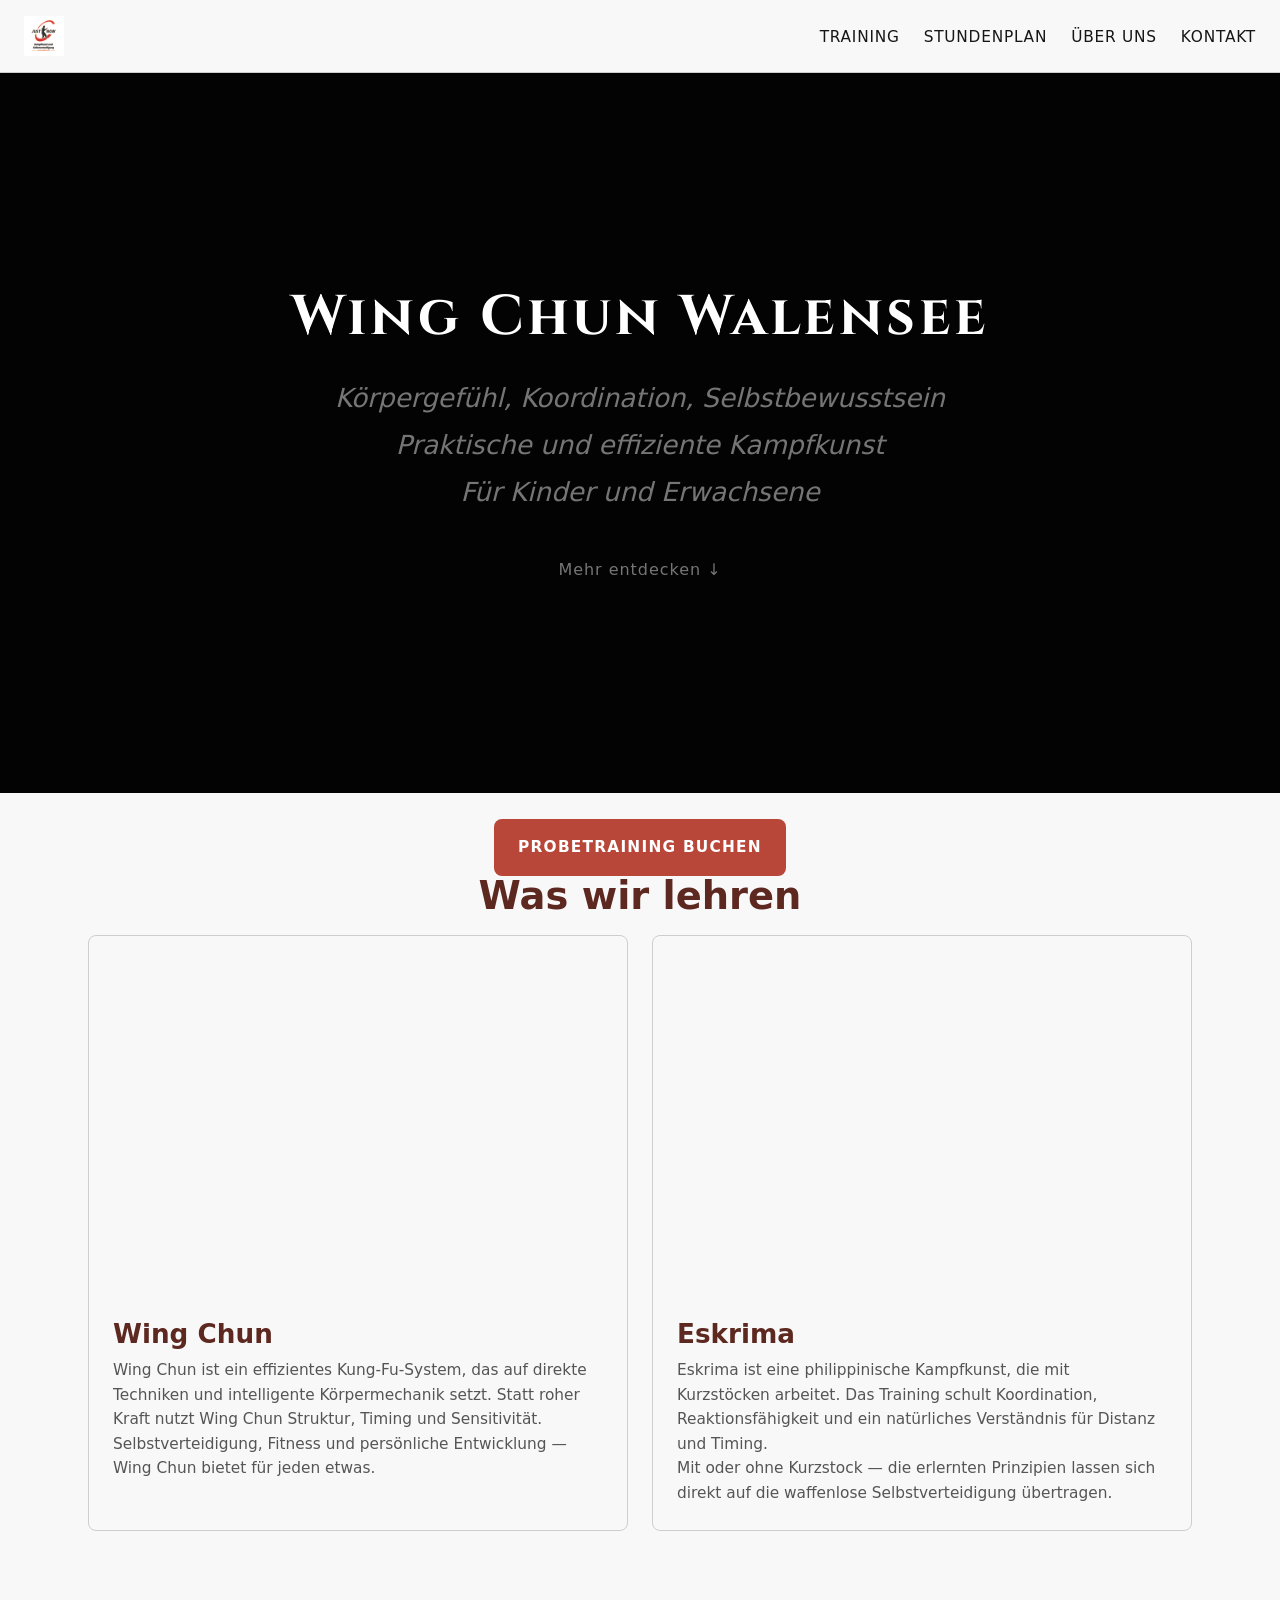
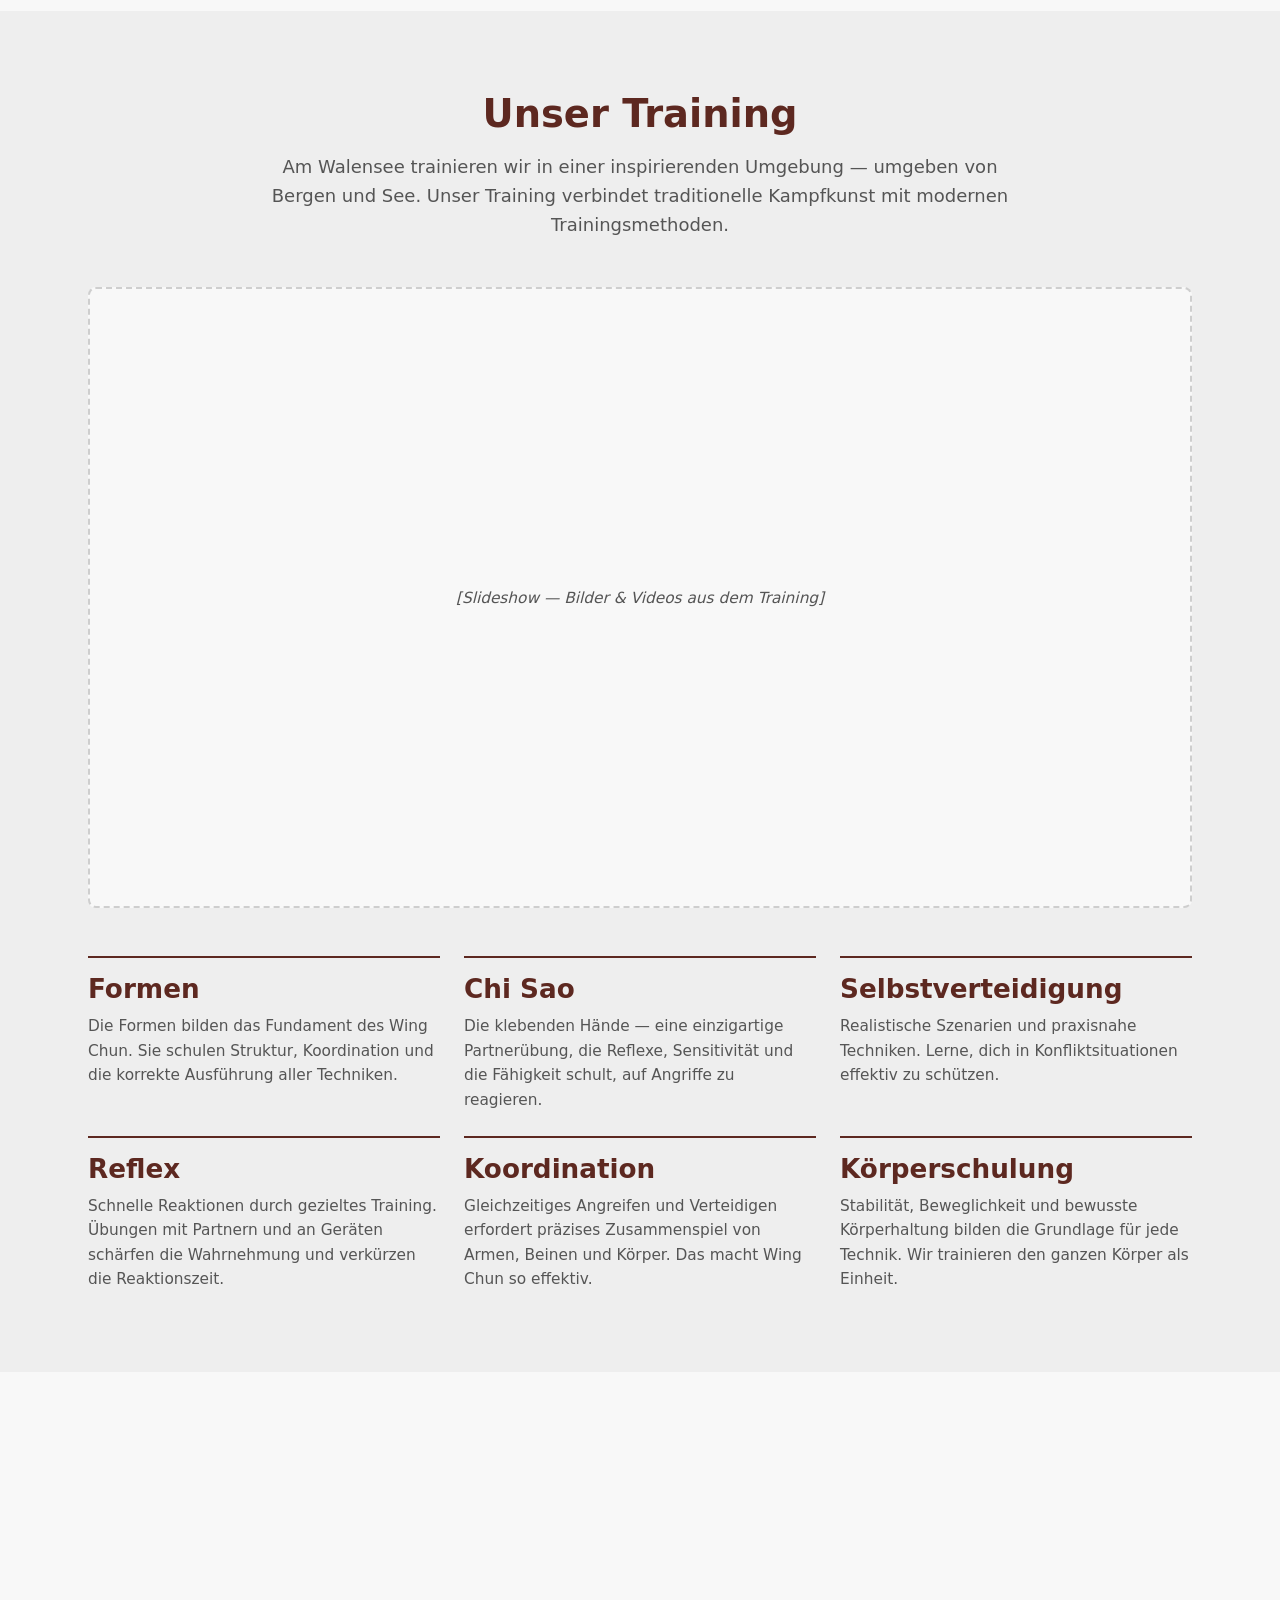
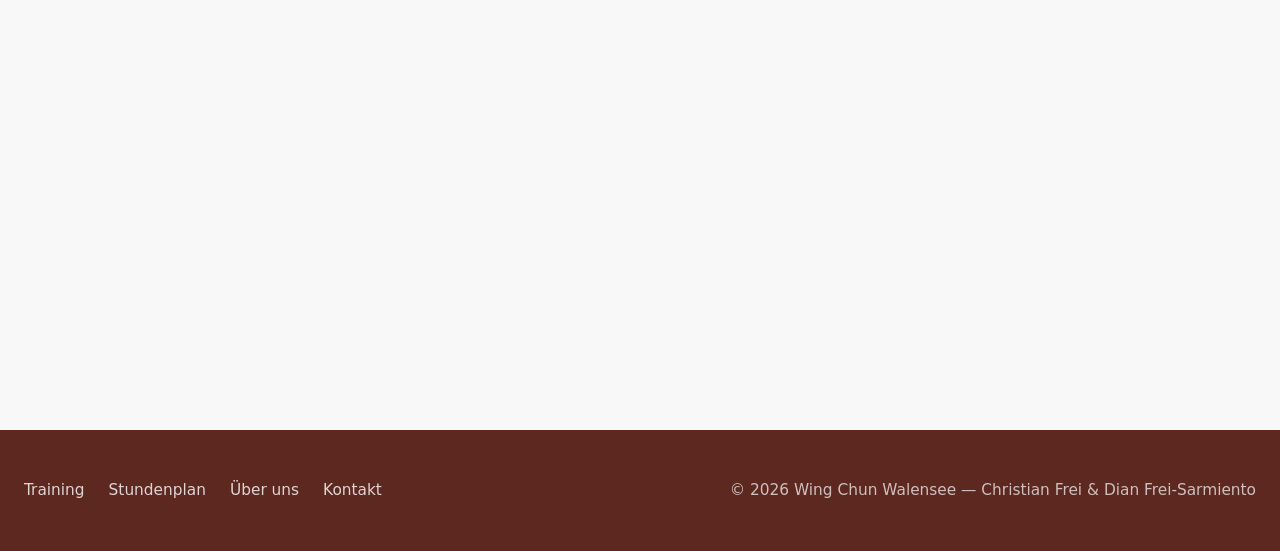
==== index.html @ 87b96b86 "chore: update index.html" ====
<!DOCTYPE html>
<html lang="de">
<head>
  <meta charset="utf-8">
  <meta name="viewport" content="width=device-width, initial-scale=1">
  <title>Wing Chun Walensee — JustKnow</title>
  <meta content="Wing Chun Kung Fu Training am Walensee. JustKnow" name="description">
  <link rel="icon" type="image/png" href="images/favicon.png">
  <link rel="preconnect" href="https://fonts.googleapis.com">
  <link rel="preconnect" href="https://fonts.gstatic.com" crossorigin>
  <link href="https://fonts.googleapis.com/css2?family=Cinzel:wght@400;700&display=swap" rel="stylesheet">
  <link rel="stylesheet" href="css/style.css">
</head>
<body>

  <a class="skip-link" href="#main">Zum Inhalt springen</a>

  <!-- Header -->
  <header class="site-header">
    <div class="container">
      <a href="/" class="site-logo">
        <img src="images/logo-justknow-light.png" alt="JustKnow Kampfkunst Logo" class="header-logo header-logo-light" width="48" height="48">
        <img src="images/logo-justknow.png" alt="JustKnow Kampfkunst Logo" class="header-logo header-logo-dark" width="48" height="48">
      </a>
      <nav aria-label="Hauptnavigation">
        <input type="checkbox" id="nav-toggle" class="nav-toggle visually-hidden">
        <label for="nav-toggle" class="nav-toggle-label" aria-label="Menü öffnen">
          <span></span>
        </label>
        <ul class="nav-list">
          <li><a href="#training">Training</a></li>
          <li><a href="#stundenplan">Stundenplan</a></li>
          <li><a href="#ueber">Über uns</a></li>
          <li><a href="#kontakt">Kontakt</a></li>
        </ul>
      </nav>
    </div>
  </header>

  <!-- Hero -->
  <section class="hero" aria-label="Willkommen">
    <div class="hero-content">
      <h1>Wing Chun Walensee</h1>
      <p class="hero-subtitle">
        Körpergefühl, Koordination, Selbstbewusstsein<br>
        Praktische und effiziente Kampfkunst<br>
        Für Kinder und Erwachsene
      </p>
      <a href="#training" class="hero-scroll-hint">Mehr entdecken <span aria-hidden="true">↓</span></a>
    </div>
  </section>

  <main id="main">

    <!-- Training -->
    <section id="training">

      <!-- What we teach -->
      <div class="what-we-teach section">
        <div class="container">
          <h2 class="section-heading">Was wir lehren</h2>
          <div class="card-grid">

            <article class="card">
              <div class="carousel">
                <img src="images/about.svg" alt="Wing Chun Training" class="carousel-slide">
                <img src="images/about.svg" alt="Wing Chun Übung" class="carousel-slide">
                <img src="images/about.svg" alt="Wing Chun Praxis" class="carousel-slide">
              </div>
              <div class="card-body">
                <h3>Wing Chun</h3>
                <p>Wing Chun ist ein effizientes Kung-Fu-System, das auf direkte Techniken und intelligente Körpermechanik setzt. Statt roher Kraft nutzt Wing Chun Struktur, Timing und Sensitivität.</p>
                <p>Selbstverteidigung, Fitness und persönliche Entwicklung — Wing Chun bietet für jeden etwas.</p>
              </div>
            </article>

            <article class="card">
              <div class="carousel">
                <img src="images/about.svg" alt="Eskrima Training" class="carousel-slide">
                <img src="images/about.svg" alt="Eskrima Übung" class="carousel-slide">
                <img src="images/about.svg" alt="Eskrima Praxis" class="carousel-slide">
              </div>
              <div class="card-body">
                <h3>Eskrima</h3>
                <p>Eskrima ist eine philippinische Kampfkunst, die mit Kurzstöcken arbeitet. Das Training schult Koordination, Reaktionsfähigkeit und ein natürliches Verständnis für Distanz und Timing.</p>
                <p>Mit oder ohne Kurzstock — die erlernten Prinzipien lassen sich direkt auf die waffenlose Selbstverteidigung übertragen.</p>
              </div>
            </article>

          </div>
        </div>
      </div>

      <!-- Our training -->
      <div class="our-training section">
        <div class="container">
          <h2 class="section-heading">Unser Training</h2>
          <p class="section-intro">Am Walensee trainieren wir in einer inspirierenden Umgebung — umgeben von Bergen und See. Unser Training verbindet traditionelle Kampfkunst mit modernen Trainingsmethoden.</p>
          <!-- Media placeholder -->
          <div class="training-media" role="img" aria-label="Medien-Platzhalter — Bilder und Videos folgen">
            <p>[Slideshow — Bilder &amp; Videos aus dem Training]</p>
          </div>

          <!-- 6 topics, text only -->
          <div class="training-topics">

            <div class="training-topic">
              <h3>Formen</h3>
              <p>Die Formen bilden das Fundament des Wing Chun. Sie schulen Struktur, Koordination und die korrekte Ausführung aller Techniken.</p>
            </div>

            <div class="training-topic">
              <h3>Chi Sao</h3>
              <p>Die klebenden Hände — eine einzigartige Partnerübung, die Reflexe, Sensitivität und die Fähigkeit schult, auf Angriffe zu reagieren.</p>
            </div>

            <div class="training-topic">
              <h3>Selbstverteidigung</h3>
              <p>Realistische Szenarien und praxisnahe Techniken. Lerne, dich in Konfliktsituationen effektiv zu schützen.</p>
            </div>

            <div class="training-topic">
              <h3>Reflex</h3>
              <p>Schnelle Reaktionen durch gezieltes Training. Übungen mit Partnern und an Geräten schärfen die Wahrnehmung und verkürzen die Reaktionszeit.</p>
            </div>

            <div class="training-topic">
              <h3>Koordination</h3>
              <p>Gleichzeitiges Angreifen und Verteidigen erfordert präzises Zusammenspiel von Armen, Beinen und Körper. Das macht Wing Chun so effektiv.</p>
            </div>

            <div class="training-topic">
              <h3>Körperschulung</h3>
              <p>Stabilität, Beweglichkeit und bewusste Körperhaltung bilden die Grundlage für jede Technik. Wir trainieren den ganzen Körper als Einheit.</p>
            </div>

          </div>
        </div>
      </div>

    </section>

    <!-- Schedule -->
    <section id="stundenplan" class="section schedule">
      <div class="container">
        <h2 class="section-heading">Stundenplan</h2>

        <details>
          <summary>Kinder</summary>
          <div class="detail-content">
            <table class="schedule-table">
              <thead>
                <tr>
                  <th scope="col">Tag</th>
                  <th scope="col">Zeit</th>
                </tr>
              </thead>
              <tbody>
                <tr>
                  <td>Dienstag</td>
                  <td>16:45 – 17:30</td>
                </tr>
                <tr>
                  <td>Donnerstag</td>
                  <td>16:45 – 17:30</td>
                </tr>
              </tbody>
            </table>
          </div>
        </details>

        <details>
          <summary>Erwachsene</summary>
          <div class="detail-content">
            <table class="schedule-table">
              <thead>
                <tr>
                  <th scope="col">Tag</th>
                  <th scope="col">Zeit</th>
                </tr>
              </thead>
              <tbody>
                <tr>
                  <td>Dienstag</td>
                  <td>17:30 – 18:45</td>
                </tr>
                <tr>
                  <td>Mittwoch</td>
                  <td>17:30 – 18:45</td>
                </tr>
                <tr>
                  <td>Donnerstag</td>
                  <td>17:30 – 18:45</td>
                </tr>
              </tbody>
            </table>
          </div>
        </details>

        <details>
          <summary>Privatunterricht</summary>
          <div class="detail-content">
            <p>Individuelles Training nach Vereinbarung. Ideal für gezielte Vertiefung oder flexible Terminplanung.</p>
          </div>
        </details>

      </div>
    </section>

    <div class="cta-banner">
      <a href="#kontakt" class="btn btn-primary">Probetraining buchen</a>
    </div>

    <!-- About -->
    <section id="ueber" class="section">
      <div class="container">
        <h2 class="section-heading">Über uns</h2>

        <!-- Instructors -->
        <div class="about-block">
          <h3 class="section-heading">Unsere Instruktoren</h3>
          <div class="instructor-grid">

            <article class="card">
              <div class="instructor-image">
                <img src="images/christian-frei.png" alt="Christian Frei" loading="lazy">
              </div>
              <div class="card-body">
                <h4>Christian Frei</h4>
                <p>Schulleitung</p>
              </div>
            </article>

            <article class="card">
              <div class="instructor-image">
                <img src="images/dian-frei.png" alt="Dian Frei" loading="lazy">
              </div>
              <div class="card-body">
                <h4>Dian Frei</h4>
                <p>Assistant Instructor — [Kurzbeschreibung folgt]</p>
              </div>
            </article>

          </div>
        </div>

        <!-- Affiliates -->
        <div class="about-block">
          <h3 class="section-heading">Partner</h3>
          <article class="card affiliate-card">
            <div class="card-body">
              <h4>JustKnow.ch</h4>
              <p>Wing Chun Walensee ist Teil der JustKnow Kampfkunstschule — einem Netzwerk engagierter Instruktoren, das traditionelle Kampfkünste mit modernem, praxisnahem Unterricht verbindet.</p>
              <p>JustKnow steht für klares Wissen, direkte Methodik und eine offene Trainingskultur für alle Stufen.</p>
              <a href="https://justknow.ch" class="affiliate-link" target="_blank" rel="noopener">justknow.ch →</a>
            </div>
          </article>
        </div>

      </div>
    </section>

    <!-- Contact -->
    <section id="kontakt" class="section">
      <div class="container">
        <div class="contact-grid">
          <div class="contact-info">
            <h2>Kontakt &amp; Standort</h2>
            <p>Komm vorbei für ein unverbindliches Probetraining. Wir freuen uns auf dich.</p>
            <address>
              Wing Chun Walensee<br>
              Mülihaldenstrasse 3<br>
              8885 Mols
            </address>
            <p>Telefon: +41 76 343 68 60</p>
          </div>
          <div>
            <form class="contact-form" action="https://formsubmit.co/701d1911e475c4858507bc3911132c25" method="POST">
              <input type="hidden" name="_subject" value="Neue Anfrage — Wing Chun Walensee">
              <input type="hidden" name="_captcha" value="false">
              <input type="hidden" name="_next" value="https://wingchun-walensee.ch/#kontakt">
              <input type="text" name="_honey" style="display:none">
              <div class="form-group">
                <label for="name">Name</label>
                <input type="text" id="name" name="name" required autocomplete="name">
                <span class="field-error">Bitte gib deinen Namen ein.</span>
              </div>
              <div class="form-group">
                <label for="email">E-Mail</label>
                <input type="email" id="email" name="email" required autocomplete="email">
                <span class="field-error">Bitte gib eine gültige E-Mail-Adresse ein (z.B. name@beispiel.ch).</span>
              </div>
              <div class="form-group">
                <label for="message">Nachricht</label>
                <textarea id="message" name="message" required></textarea>
                <span class="field-error">Bitte gib eine Nachricht ein.</span>
              </div>
              <button type="submit" class="btn btn-primary">Nachricht senden</button>
            </form>
          </div>
        </div>
      </div>
    </section>

  </main>

  <!-- Footer -->
  <footer class="site-footer">
    <div class="container footer-content">
      <nav class="footer-nav" aria-label="Footer Navigation">
        <a href="#training">Training</a>
        <a href="#stundenplan">Stundenplan</a>
        <a href="#ueber">Über uns</a>
        <a href="#kontakt">Kontakt</a>
      </nav>
      <p class="footer-copy">© 2026 Wing Chun Walensee — Christian Frei &amp; Dian Frei-Sarmiento</p>
    </div>
  </footer>


</body>
</html>
---- css/style.css ----
/* ===== Cascade Layers ===== */
@layer reset, base, layout, components, utilities;

/* ===== Reset ===== */
@layer reset {
  *,
  *::before,
  *::after {
    box-sizing: border-box;
    margin: 0;
    padding: 0;
  }

  img {
    display: block;
    max-inline-size: 100%;
    block-size: auto;
  }

  ul,
  ol {
    list-style: none;
  }

  a {
    color: inherit;
    text-decoration: none;
  }
}

/* ===== Base / Custom Properties ===== */
@layer base {
  :root {
    /* Colors — oklch */
    --color-bg: oklch(0.98 0 0);
    --color-surface: oklch(0.95 0 0);
    --color-text: oklch(0.2 0 0);
    --color-text-muted: oklch(0.45 0 0);
    --color-primary: oklch(0.35 0.08 30);
    --color-primary-light: oklch(0.45 0.08 30);
    --color-accent: oklch(0.55 0.15 30);
    --color-border: oklch(0.85 0 0);
    --color-hero-overlay: oklch(0.15 0.02 30 / 0.75);
    --color-white: oklch(1 0 0);

    /* Spacing */
    --space-xs: 0.5rem;
    --space-sm: 1rem;
    --space-md: 1.5rem;
    --space-lg: 3rem;
    --space-xl: 5rem;

    /* Typography */
    --font-body: system-ui, -apple-system, sans-serif;
    --font-heading: system-ui, -apple-system, sans-serif;
    --text-sm: clamp(0.875rem, 0.8rem + 0.2vw, 1rem);
    --text-base: clamp(1rem, 0.9rem + 0.3vw, 1.125rem);
    --text-lg: clamp(1.25rem, 1rem + 0.8vw, 1.75rem);
    --text-xl: clamp(1.75rem, 1.2rem + 1.5vw, 2.75rem);
    --text-hero: clamp(2.25rem, 1.5rem + 2.5vw, 4rem);

    /* Layout */
    --max-width: 72rem;
    --border-radius: 0.5rem;
  }

  @media (prefers-color-scheme: dark) {
    :root {
      --color-bg: oklch(0.15 0 0);
      --color-surface: oklch(0.2 0.01 30);
      --color-text: oklch(0.9 0 0);
      --color-text-muted: oklch(0.65 0 0);
      --color-primary: oklch(0.55 0.1 30);
      --color-primary-light: oklch(0.65 0.1 30);
      --color-accent: oklch(0.6 0.15 30);
      --color-border: oklch(0.3 0 0);
      --color-hero-overlay: oklch(0.1 0.02 30 / 0.8);
    }
  }

  body {
    font-family: var(--font-body);
    font-size: var(--text-base);
    line-height: 1.6;
    color: var(--color-text);
    background-color: var(--color-bg);
  }

  h1,
  h2,
  h3 {
    font-family: var(--font-heading);
    line-height: 1.2;
    text-wrap: balance;
  }

  h1 { font-size: var(--text-hero); }
  h2 { font-size: var(--text-xl); }
  h3 { font-size: var(--text-lg); }

  :focus-visible {
    outline: 3px solid var(--color-accent);
    outline-offset: 3px;
  }
}

/* ===== Layout ===== */
@layer layout {
  .container {
    max-inline-size: var(--max-width);
    margin-inline: auto;
    padding-inline: var(--space-md);
  }

  .section {
    padding-block: var(--space-xl);
    content-visibility: auto;
  }
}

/* ===== Components ===== */
@layer components {

  /* --- Skip Link --- */
  .skip-link {
    position: absolute;
    inset-block-start: -100%;
    inset-inline-start: var(--space-sm);
    background: var(--color-primary);
    color: var(--color-white);
    padding: var(--space-xs) var(--space-sm);
    border-radius: var(--border-radius);
    z-index: 100;

    &:focus {
      inset-block-start: var(--space-sm);
    }
  }

  /* --- Site Header / Nav --- */
  .site-header {
    position: sticky;
    inset-block-start: 0;
    z-index: 50;
    background: var(--color-bg);
    border-block-end: 1px solid var(--color-border);
  }

  .site-header .container {
    max-inline-size: none;
    display: flex;
    align-items: center;
    justify-content: space-between;
    padding-block: var(--space-sm);
  }

  .site-logo {
    display: flex;
    flex-direction: row;
    flex-wrap: nowrap;
    align-items: center;
    gap: var(--space-sm);
    font-size: var(--text-lg);
    font-weight: 700;
    color: var(--color-primary);
    letter-spacing: 0.02em;
  }

  .header-logo {
    block-size: 2rem;
    inline-size: auto;

    @media (min-width: 48rem) {
      block-size: 2.5rem;
    }
  }

  .header-logo-dark {
    display: none;
  }

  @media (prefers-color-scheme: dark) {
    .header-logo-light {
      display: none;
    }

    .header-logo-dark {
      display: block;
    }
  }

  /* Hamburger toggle (CSS-only) */
  .nav-toggle {
    display: none;
  }

  .nav-toggle-label {
    display: none;
    cursor: pointer;
    padding: var(--space-xs);
  }

  .nav-toggle-label span,
  .nav-toggle-label span::before,
  .nav-toggle-label span::after {
    display: block;
    inline-size: 1.5rem;
    block-size: 2px;
    background: var(--color-text);
    position: relative;
    transition: transform 0.3s ease;
  }

  .nav-toggle-label span::before,
  .nav-toggle-label span::after {
    content: "";
    position: absolute;
  }

  .nav-toggle-label span::before { inset-block-start: -0.5rem; }
  .nav-toggle-label span::after { inset-block-start: 0.5rem; }

  .nav-list {
    display: flex;
    gap: var(--space-md);
    justify-content: flex-end;
    flex: 1;
  }

  .nav-list a {
    font-weight: 500;
    font-size: var(--text-sm);
    text-transform: uppercase;
    letter-spacing: 0.05em;
    padding-block: var(--space-xs);
    transition: color 0.2s ease;

    &:hover,
    &:focus-visible {
      color: var(--color-accent);
    }
  }

  @media (max-width: 48rem) {
    .nav-toggle-label {
      display: block;
    }

    .nav-list {
      position: absolute;
      inset-block-start: 100%;
      inset-inline: 0;
      flex-direction: column;
      background: var(--color-bg);
      border-block-end: 1px solid var(--color-border);
      padding: var(--space-md);
      gap: var(--space-sm);
      transform: scaleY(0);
      transform-origin: top;
      transition: transform 0.3s ease;
    }

    .nav-toggle:checked ~ .nav-list {
      transform: scaleY(1);
    }
  }

  /* --- Hero --- */
  .hero {
    position: relative;
    min-block-size: 80vh;
    display: grid;
    place-items: center;
    text-align: center;
    background: oklch(0.1 0 0);
    color: var(--color-white);
    padding: var(--space-lg);
  }

  .hero-content {
    display: flex;
    flex-direction: column;
    align-items: center;
    gap: var(--space-md);
  }

  .hero-content h1 {
    margin: 0;
    font-family: 'Cinzel', Georgia, serif;
    font-weight: 700;
    letter-spacing: 0.06em;
  }

  .hero-subtitle {
    font-size: var(--text-lg);
    font-style: italic;
    opacity: 0.45;
    max-inline-size: 40rem;
    line-height: 1.8;
  }

  .hero-scroll-hint {
    display: inline-block;
    font-size: 1rem;
    color: var(--color-white);
    opacity: 0.45;
    margin-block-start: var(--space-sm);
    letter-spacing: 0.06em;
    text-decoration: none;
    transition: opacity 0.2s ease;

    &:hover,
    &:focus-visible {
      opacity: 0.9;
    }
  }

  .btn {
    display: inline-block;
    padding: var(--space-sm) var(--space-md);
    font-size: var(--text-sm);
    font-weight: 600;
    text-transform: uppercase;
    letter-spacing: 0.08em;
    border-radius: var(--border-radius);
    transition: background-color 0.2s ease, transform 0.2s ease;
  }

  .btn-primary {
    background: var(--color-accent);
    color: var(--color-white);

    &:hover,
    &:focus-visible {
      background: var(--color-primary-light);
      transform: translateY(-1px);
    }
  }

  .btn-outline {
    border: 2px solid var(--color-white);
    color: var(--color-white);

    &:hover,
    &:focus-visible {
      background: var(--color-white);
      color: var(--color-primary);
    }
  }

  /* --- CTA Banner --- */
  .cta-banner {
    position: sticky;
    inset-block-end: 0;
    z-index: 60;
    text-align: center;
    padding: var(--space-md);
  }

  /* --- What we teach --- */
  .what-we-teach {
    background: var(--color-bg);
  }


  /* --- Our training --- */
  .our-training {
    background: var(--color-surface);
  }

  .section-heading {
    text-align: center;
    margin-block-end: var(--space-sm);
    color: var(--color-primary);
  }

  .section-intro {
    text-align: center;
    max-inline-size: 48rem;
    margin-inline: auto;
    margin-block-end: var(--space-lg);
    color: var(--color-text-muted);
  }

  .card-grid {
    display: grid;
    grid-template-columns: repeat(auto-fit, minmax(min(18rem, 100%), 1fr));
    gap: var(--space-md);
  }

  .card {
    background: var(--color-bg);
    border-radius: var(--border-radius);
    overflow: hidden;
    border: 1px solid var(--color-border);
    transition: transform 0.2s ease, box-shadow 0.2s ease;

    &:hover {
      transform: translateY(-2px);
      box-shadow: 0 4px 20px oklch(0 0 0 / 0.1);
    }
  }

  /* --- Carousel --- */
  .carousel {
    position: relative;
    aspect-ratio: 3 / 2;
    overflow: hidden;
  }

  .carousel-slide {
    position: absolute;
    inset: 0;
    inline-size: 100%;
    block-size: 100%;
    object-fit: cover;
    opacity: 0;
    animation: carousel-fade 12s infinite;
  }

  .carousel-slide:first-child {
    position: relative;
  }

  .carousel-slide:nth-child(1) { animation-delay: 0s; }
  .carousel-slide:nth-child(2) { animation-delay: 4s; }
  .carousel-slide:nth-child(3) { animation-delay: 8s; }

  @keyframes carousel-fade {
    0%, 5% { opacity: 0; }
    8%, 33% { opacity: 1; }
    38%, 100% { opacity: 0; }
  }

  .card-body {
    padding: var(--space-md);
  }

  .card-body h3 {
    margin-block-end: var(--space-xs);
    color: var(--color-primary);
  }

  .card-body p {
    color: var(--color-text-muted);
    font-size: var(--text-sm);
  }

  /* --- Schedule (Accordion) --- */
  .schedule details {
    border: 1px solid var(--color-border);
    border-radius: var(--border-radius);
    margin-block-end: var(--space-sm);
    overflow: hidden;
  }

  .schedule summary {
    padding: var(--space-sm) var(--space-md);
    font-weight: 600;
    cursor: pointer;
    background: var(--color-surface);
    transition: background-color 0.2s ease;

    &:hover {
      background: var(--color-border);
    }
  }

  .schedule .detail-content {
    padding: var(--space-sm) var(--space-md);
  }

  .schedule-table {
    inline-size: 100%;
    border-collapse: collapse;
  }

  .schedule-table th,
  .schedule-table td {
    text-align: start;
    padding: var(--space-xs) var(--space-sm);
    border-block-end: 1px solid var(--color-border);
  }

  .schedule-table th {
    font-size: var(--text-sm);
    color: var(--color-text-muted);
    text-transform: uppercase;
    letter-spacing: 0.05em;
  }

  /* --- About (Über uns) --- */
  .about-block {
    margin-block-end: var(--space-xl);

    &:last-child {
      margin-block-end: 0;
    }
  }

  /* --- Training media placeholder --- */
  .training-media {
    aspect-ratio: 16 / 9;
    background: var(--color-bg);
    border: 2px dashed var(--color-border);
    border-radius: var(--border-radius);
    display: grid;
    place-items: center;
    margin-block-end: var(--space-lg);
    color: var(--color-text-muted);
    font-style: italic;
    font-size: var(--text-sm);
  }

  /* --- Training topics grid --- */
  .training-topics {
    display: grid;
    grid-template-columns: 1fr;
    gap: var(--space-md);

    @media (min-width: 36rem) {
      grid-template-columns: repeat(2, 1fr);
    }

    @media (min-width: 60rem) {
      grid-template-columns: repeat(3, 1fr);
    }
  }

  .training-topic {
    padding-block-start: var(--space-sm);
    border-block-start: 2px solid var(--color-primary);

    h3 {
      color: var(--color-primary);
      margin-block-end: var(--space-xs);
    }

    p {
      color: var(--color-text-muted);
      font-size: var(--text-sm);
    }
  }

  .instructor-grid {
    display: grid;
    grid-template-columns: repeat(auto-fit, minmax(min(12rem, 100%), 1fr));
    gap: var(--space-md);
    max-inline-size: 34rem;
    margin-inline: auto;
  }

  .instructor-image {
    aspect-ratio: 1;
    overflow: hidden;
    background: var(--color-surface);

    img {
      inline-size: 100%;
      block-size: 100%;
      object-fit: cover;
    }
  }

  .instructor-grid .card-body h4 {
    font-size: var(--text-base);
    font-weight: 700;
    color: var(--color-primary);
    margin-block-end: var(--space-xs);
  }

  .affiliate-card {
    max-inline-size: 36rem;
    margin-inline: auto;
  }

  .affiliate-card .card-body {
    display: flex;
    flex-direction: column;
    gap: var(--space-sm);
  }

  .affiliate-card h4 {
    font-size: var(--text-lg);
    font-weight: 700;
    color: var(--color-primary);
  }

  .affiliate-card p {
    color: var(--color-text-muted);
  }

  .affiliate-link {
    font-weight: 600;
    color: var(--color-accent);
    transition: color 0.2s ease;

    &:hover,
    &:focus-visible {
      color: var(--color-primary);
    }
  }

  /* --- Contact / Location --- */
  .contact-grid {
    display: grid;
    grid-template-columns: 1fr;
    gap: var(--space-lg);

    @media (min-width: 48rem) {
      grid-template-columns: 1fr 1fr;
    }
  }

  .contact-info h2 {
    margin-block-end: var(--space-sm);
    color: var(--color-primary);
  }

  .contact-info p {
    margin-block-end: var(--space-sm);
    color: var(--color-text-muted);
  }

  .contact-info address {
    font-style: normal;
    margin-block-end: var(--space-md);
  }

  .contact-form {
    display: flex;
    flex-direction: column;
    gap: var(--space-sm);
  }

  .form-group {
    display: flex;
    flex-direction: column;
    gap: var(--space-xs);
  }

  .form-group label {
    font-weight: 600;
    font-size: var(--text-sm);
  }

  .form-group input,
  .form-group textarea {
    padding: var(--space-sm);
    border: 1px solid var(--color-border);
    border-radius: var(--border-radius);
    font: inherit;
    background: var(--color-bg);
    color: var(--color-text);
    transition: border-color 0.2s ease;

    &:focus-visible {
      border-color: var(--color-accent);
      outline: none;
      box-shadow: 0 0 0 3px oklch(0.55 0.15 30 / 0.2);
    }
  }

  .form-group textarea {
    min-block-size: 8rem;
    resize: vertical;
  }

  .form-group input:user-invalid,
  .form-group textarea:user-invalid {
    border-color: oklch(0.55 0.2 25);
    box-shadow: 0 0 0 3px oklch(0.55 0.2 25 / 0.15);
  }

  .form-group input:user-valid,
  .form-group textarea:user-valid {
    border-color: oklch(0.55 0.15 145);
  }

  .field-error {
    display: none;
    font-size: var(--text-sm);
    color: oklch(0.5 0.2 25);
  }

  .form-group input:user-invalid + .field-error,
  .form-group textarea:user-invalid + .field-error {
    display: block;
  }

  /* --- Footer --- */
  .site-footer {
    background: var(--color-primary);
    color: var(--color-white);
    padding-block: var(--space-lg);
  }

  .footer-content {
    max-inline-size: none;
    display: flex;
    align-items: center;
    justify-content: space-between;
  }

  .footer-nav {
    display: flex;
    flex-wrap: wrap;
    gap: var(--space-sm) var(--space-md);
  }

  .footer-nav a {
    font-size: var(--text-sm);
    opacity: 0.8;
    transition: opacity 0.2s ease;

    &:hover {
      opacity: 1;
    }
  }

  .footer-copy {
    font-size: var(--text-sm);
    opacity: 0.7;
  }
}

/* ===== Utilities ===== */
@layer utilities {
  .visually-hidden {
    position: absolute;
    inline-size: 1px;
    block-size: 1px;
    overflow: hidden;
    clip: rect(0, 0, 0, 0);
    white-space: nowrap;
  }
}

/* ===== Reduced Motion ===== */
@media (prefers-reduced-motion: reduce) {
  *,
  *::before,
  *::after {
    animation-duration: 0.01ms !important;
    animation-iteration-count: 1 !important;
    transition-duration: 0.01ms !important;
    scroll-behavior: auto !important;
  }
}
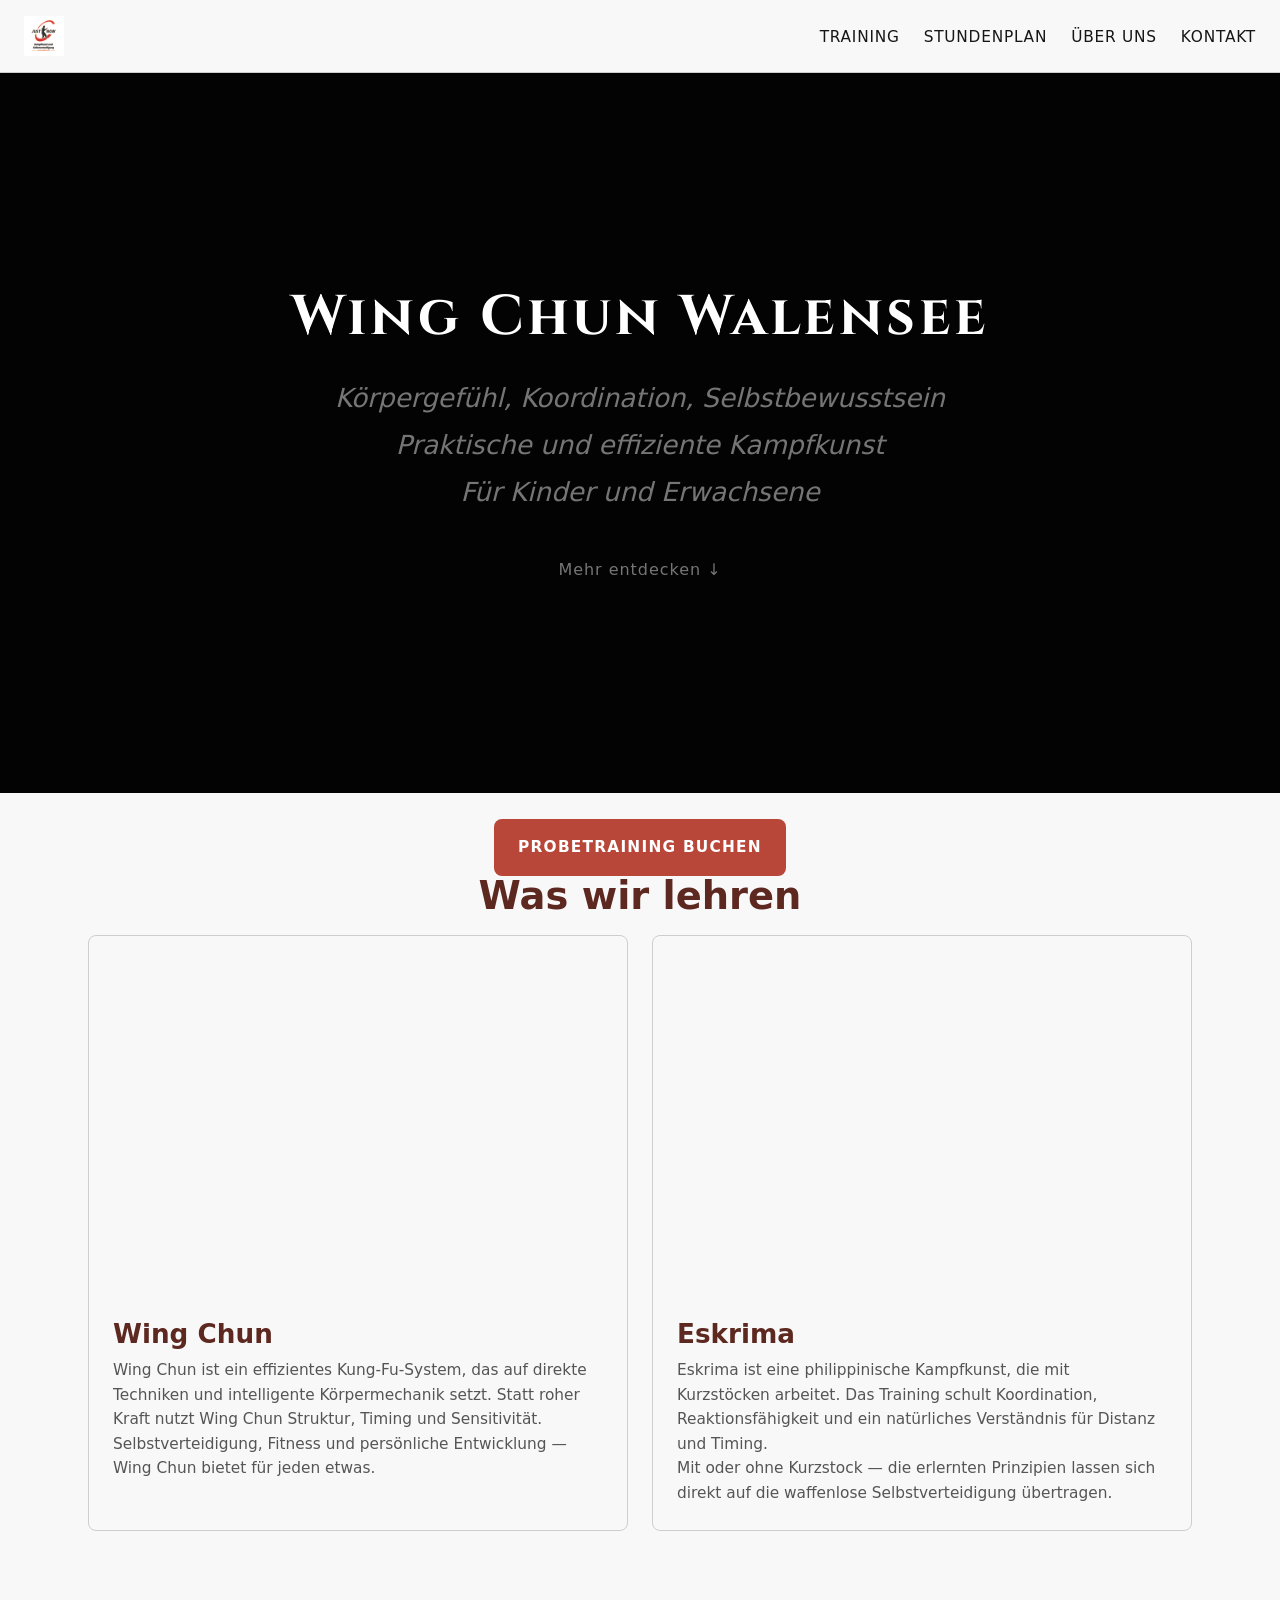
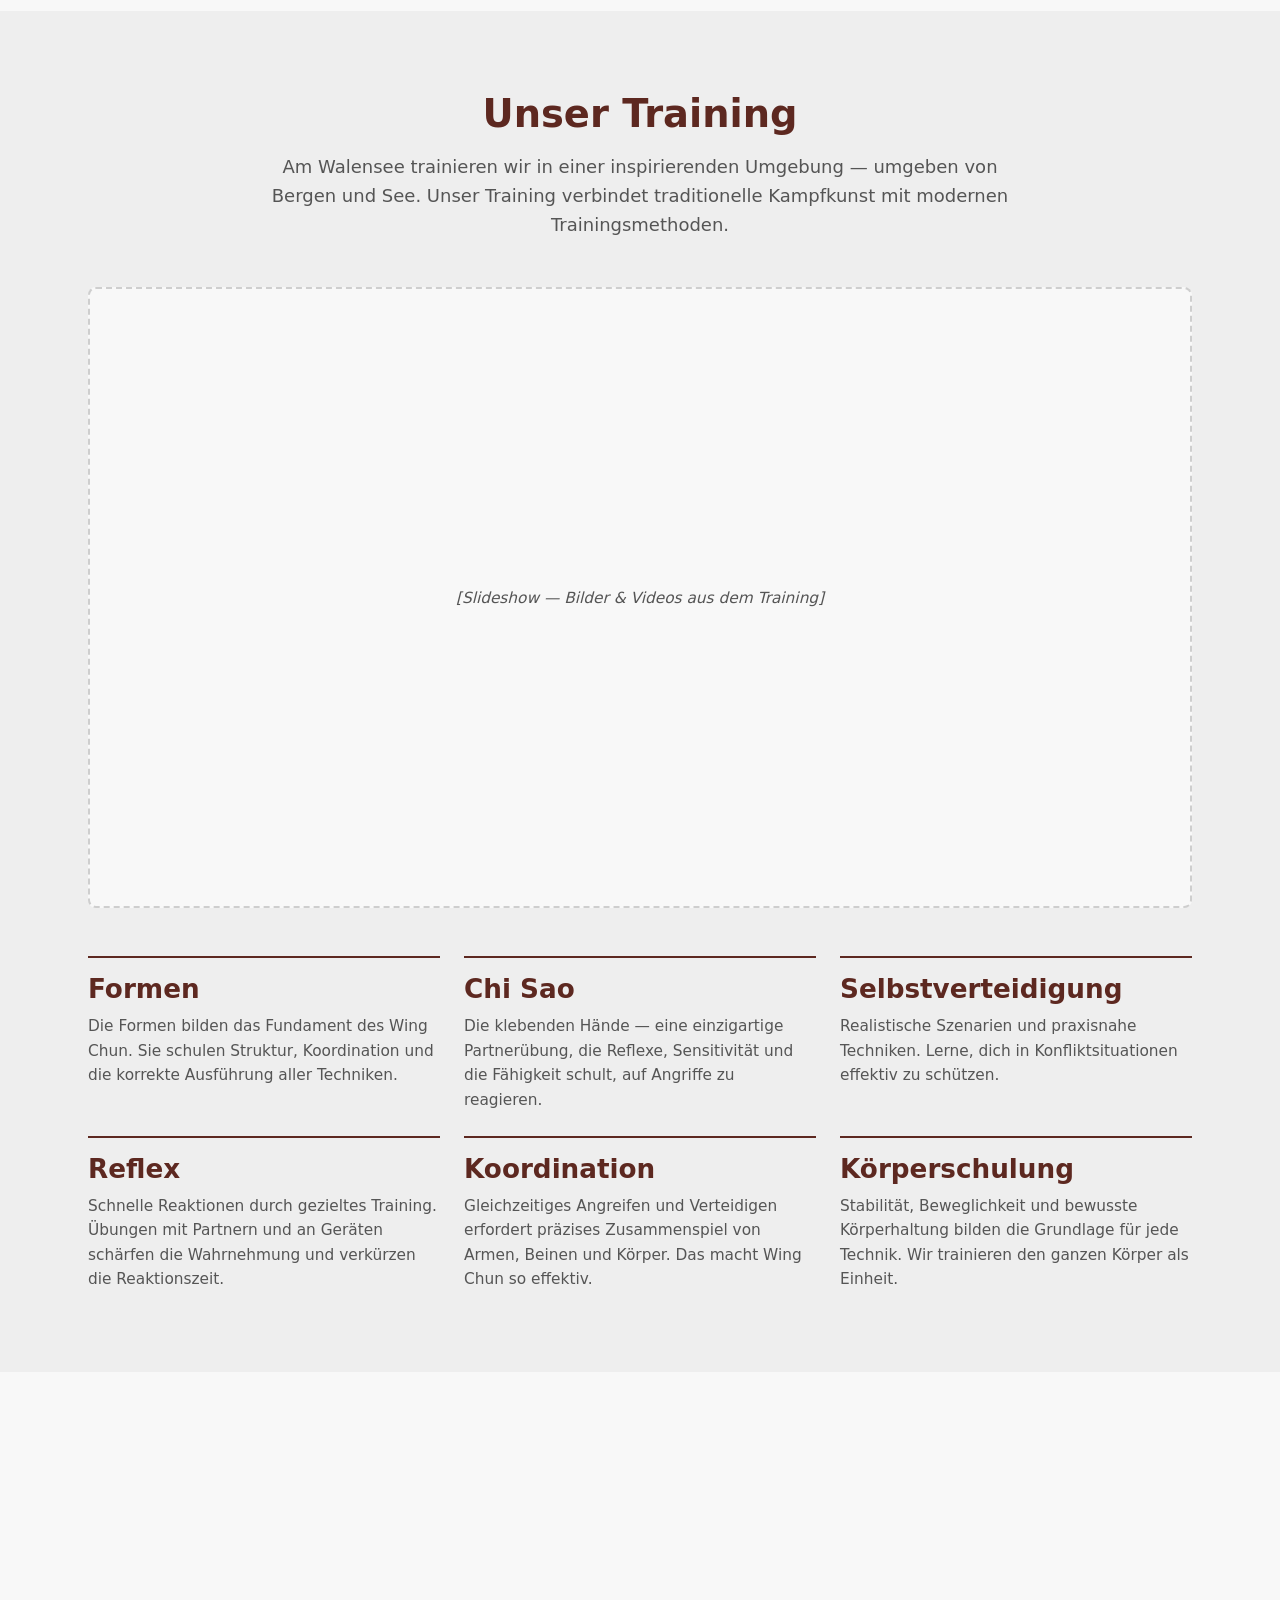
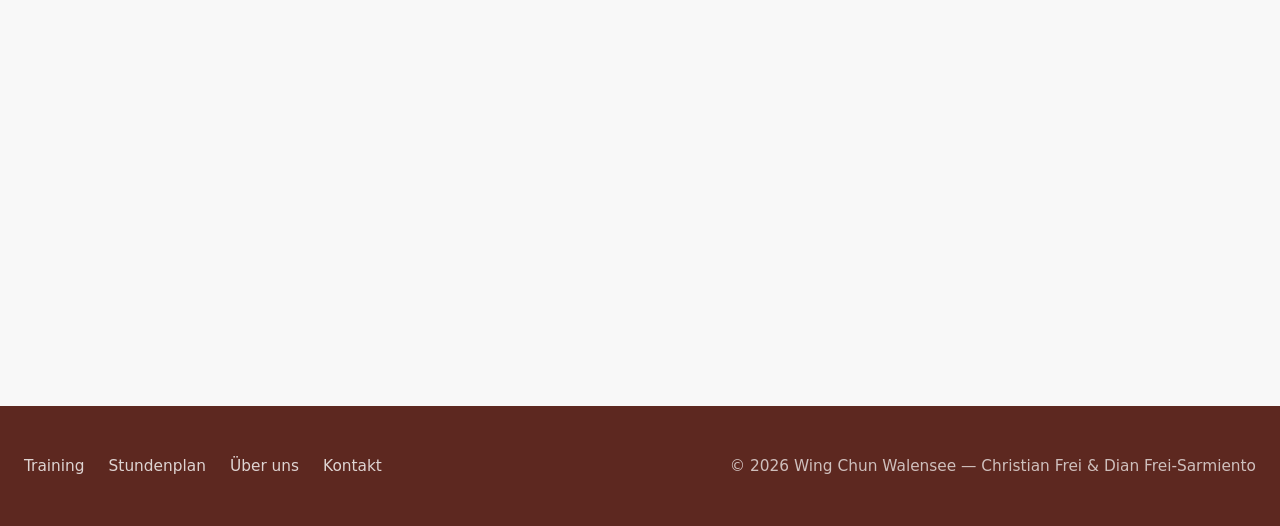
==== commit bac58040: "chore: update index.html" ====
--- a/index.html
+++ b/index.html
@@ -237,7 +237,7 @@
               </div>
               <div class="card-body">
                 <h4>Dian Frei</h4>
-                <p>Assistant Instructor — [Kurzbeschreibung folgt]</p>
+                <p>Assistenz-Instruktorin</p>
               </div>
             </article>
 
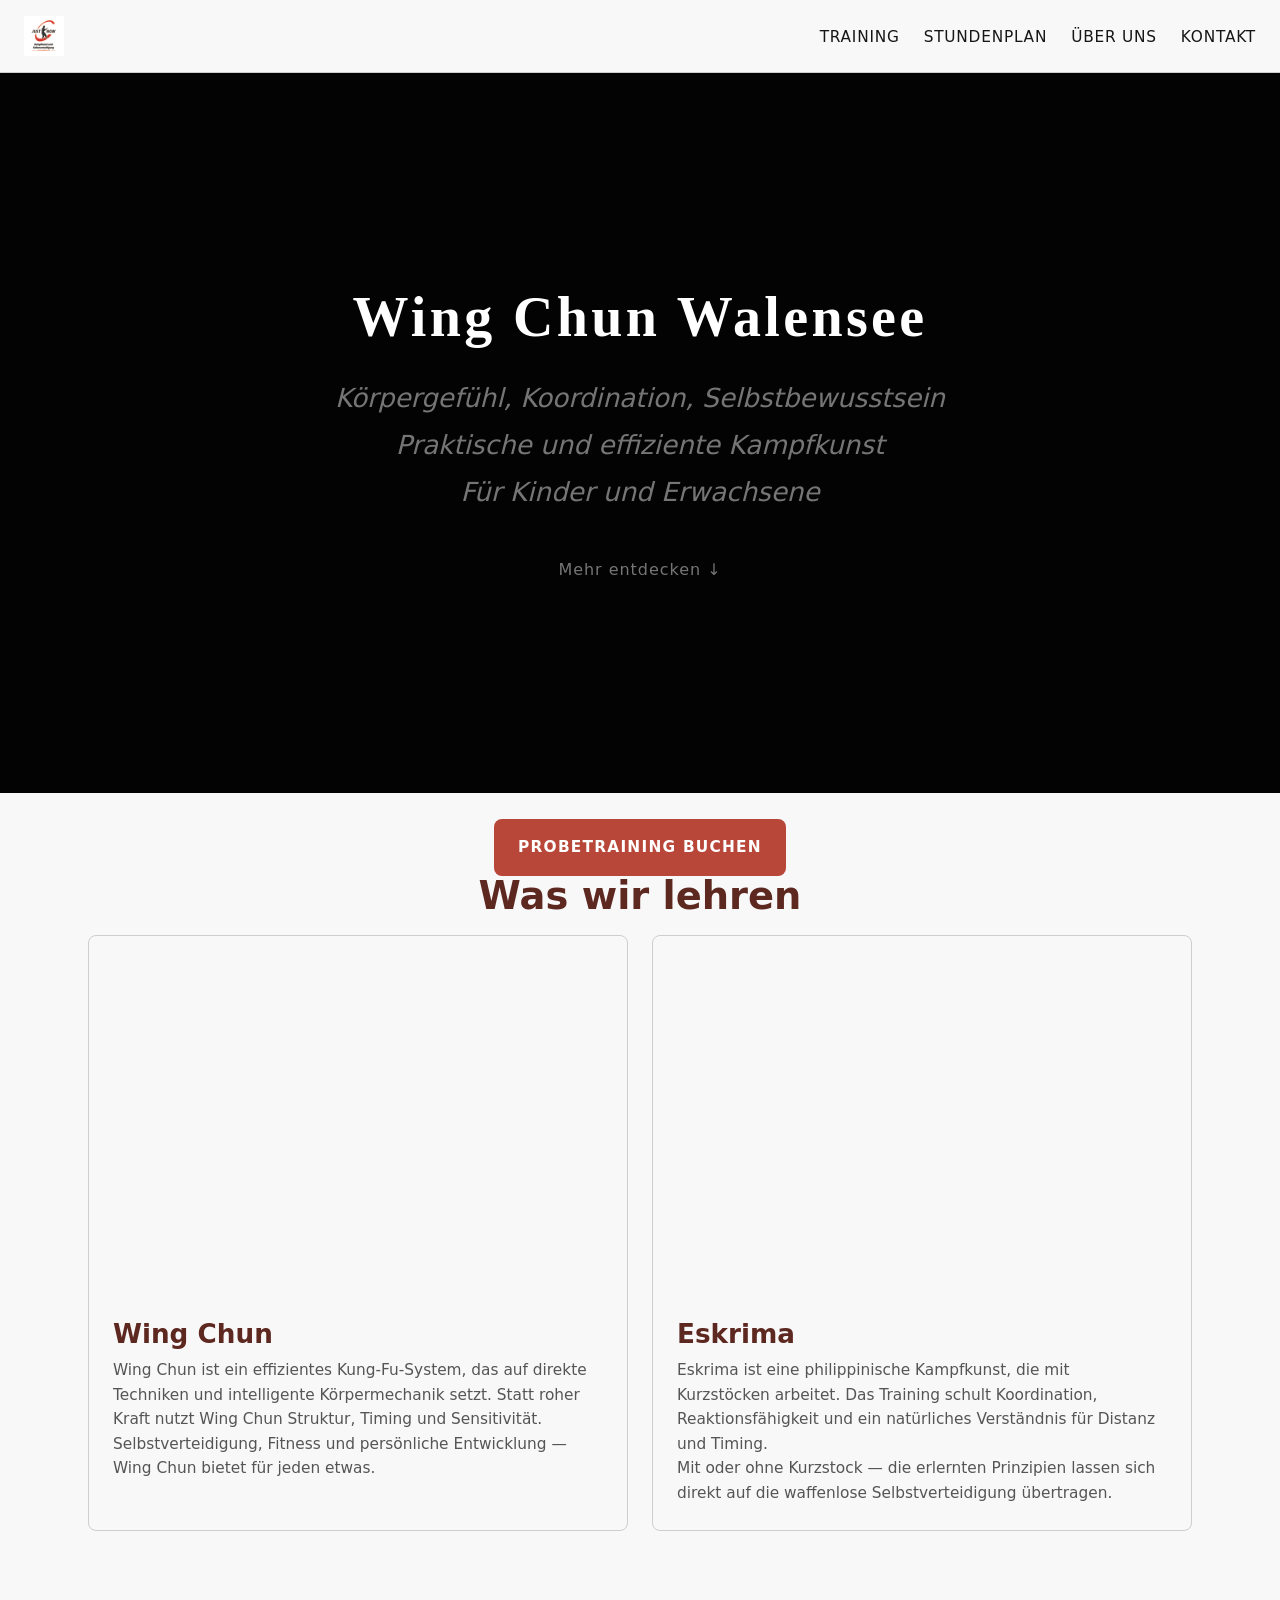
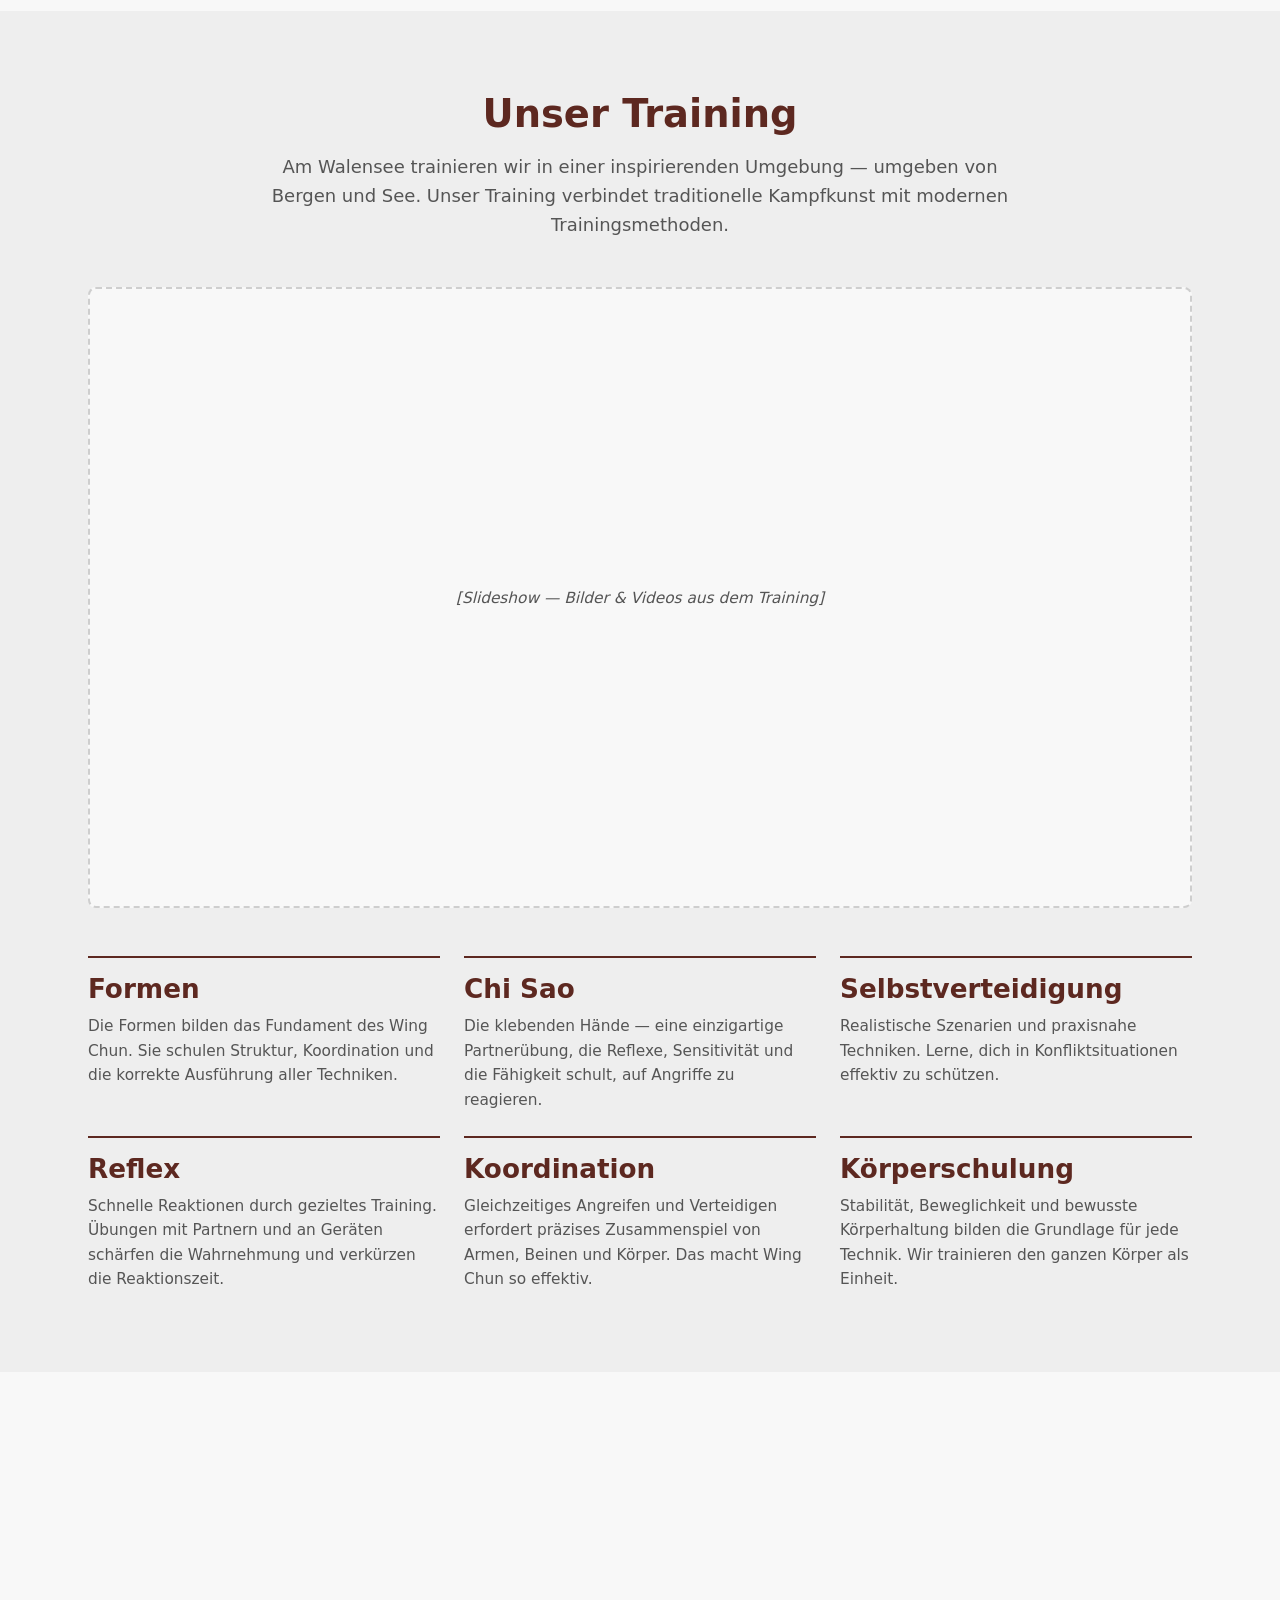
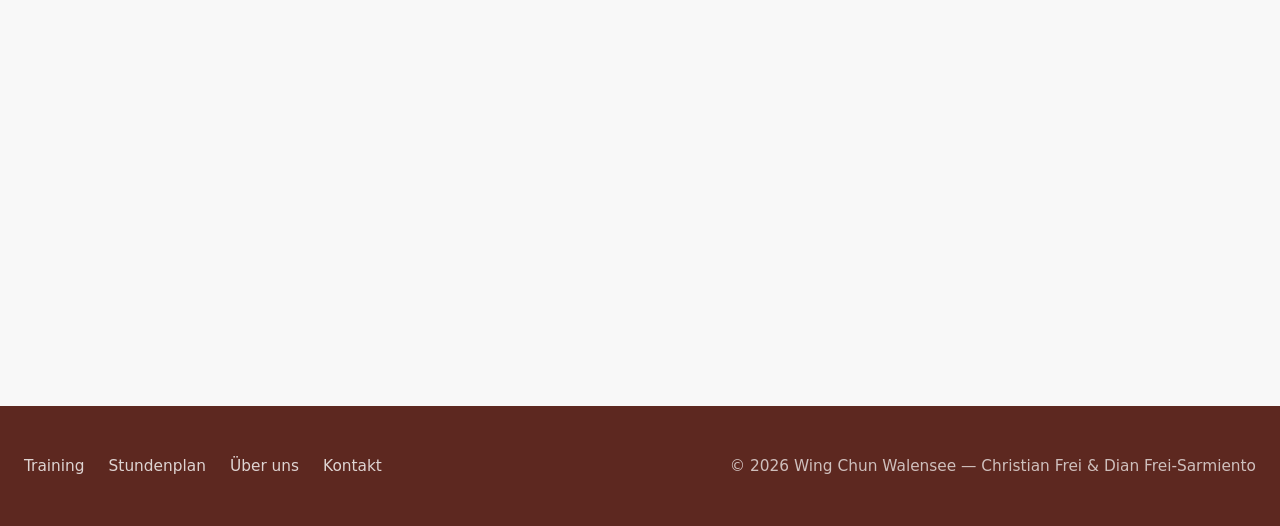
==== commit 6e4d31a5: "feat: add JustKnow partner logo to affiliate card with dark/light mode support Co-Authored-By: Claud" ====
--- a/index.html
+++ b/index.html
@@ -248,6 +248,10 @@
         <div class="about-block">
           <h3 class="section-heading">Partner</h3>
           <article class="card affiliate-card">
+            <picture class="affiliate-logo">
+              <source srcset="images/Logo_Rueck_aufSchwarz-01.png" media="(prefers-color-scheme: dark)">
+              <img src="images/Logo_Rueck_aufHell-01.jpg" alt="JustKnow Partner Logo" loading="lazy">
+            </picture>
             <div class="card-body">
               <h4>JustKnow.ch</h4>
               <p>Wing Chun Walensee ist Teil der JustKnow Kampfkunstschule — einem Netzwerk engagierter Instruktoren, das traditionelle Kampfkünste mit modernem, praxisnahem Unterricht verbindet.</p>
--- a/css/style.css
+++ b/css/style.css
@@ -286,7 +286,7 @@
 
   .hero-content h1 {
     margin: 0;
-    font-family: 'Cinzel', Georgia, serif;
+    font-family: Georgia, 'Times New Roman', serif;
     font-weight: 700;
     letter-spacing: 0.06em;
   }
@@ -570,8 +570,25 @@
   }
 
   .affiliate-card {
+    position: relative;
     max-inline-size: 36rem;
     margin-inline: auto;
+  }
+
+  .affiliate-logo {
+    position: absolute;
+    inset-block-start: var(--space-md);
+    inset-inline-end: var(--space-md);
+    inline-size: 4rem;
+
+    @media (min-width: 48rem) {
+      inline-size: 5rem;
+    }
+
+    img {
+      inline-size: 100%;
+      block-size: auto;
+    }
   }
 
   .affiliate-card .card-body {
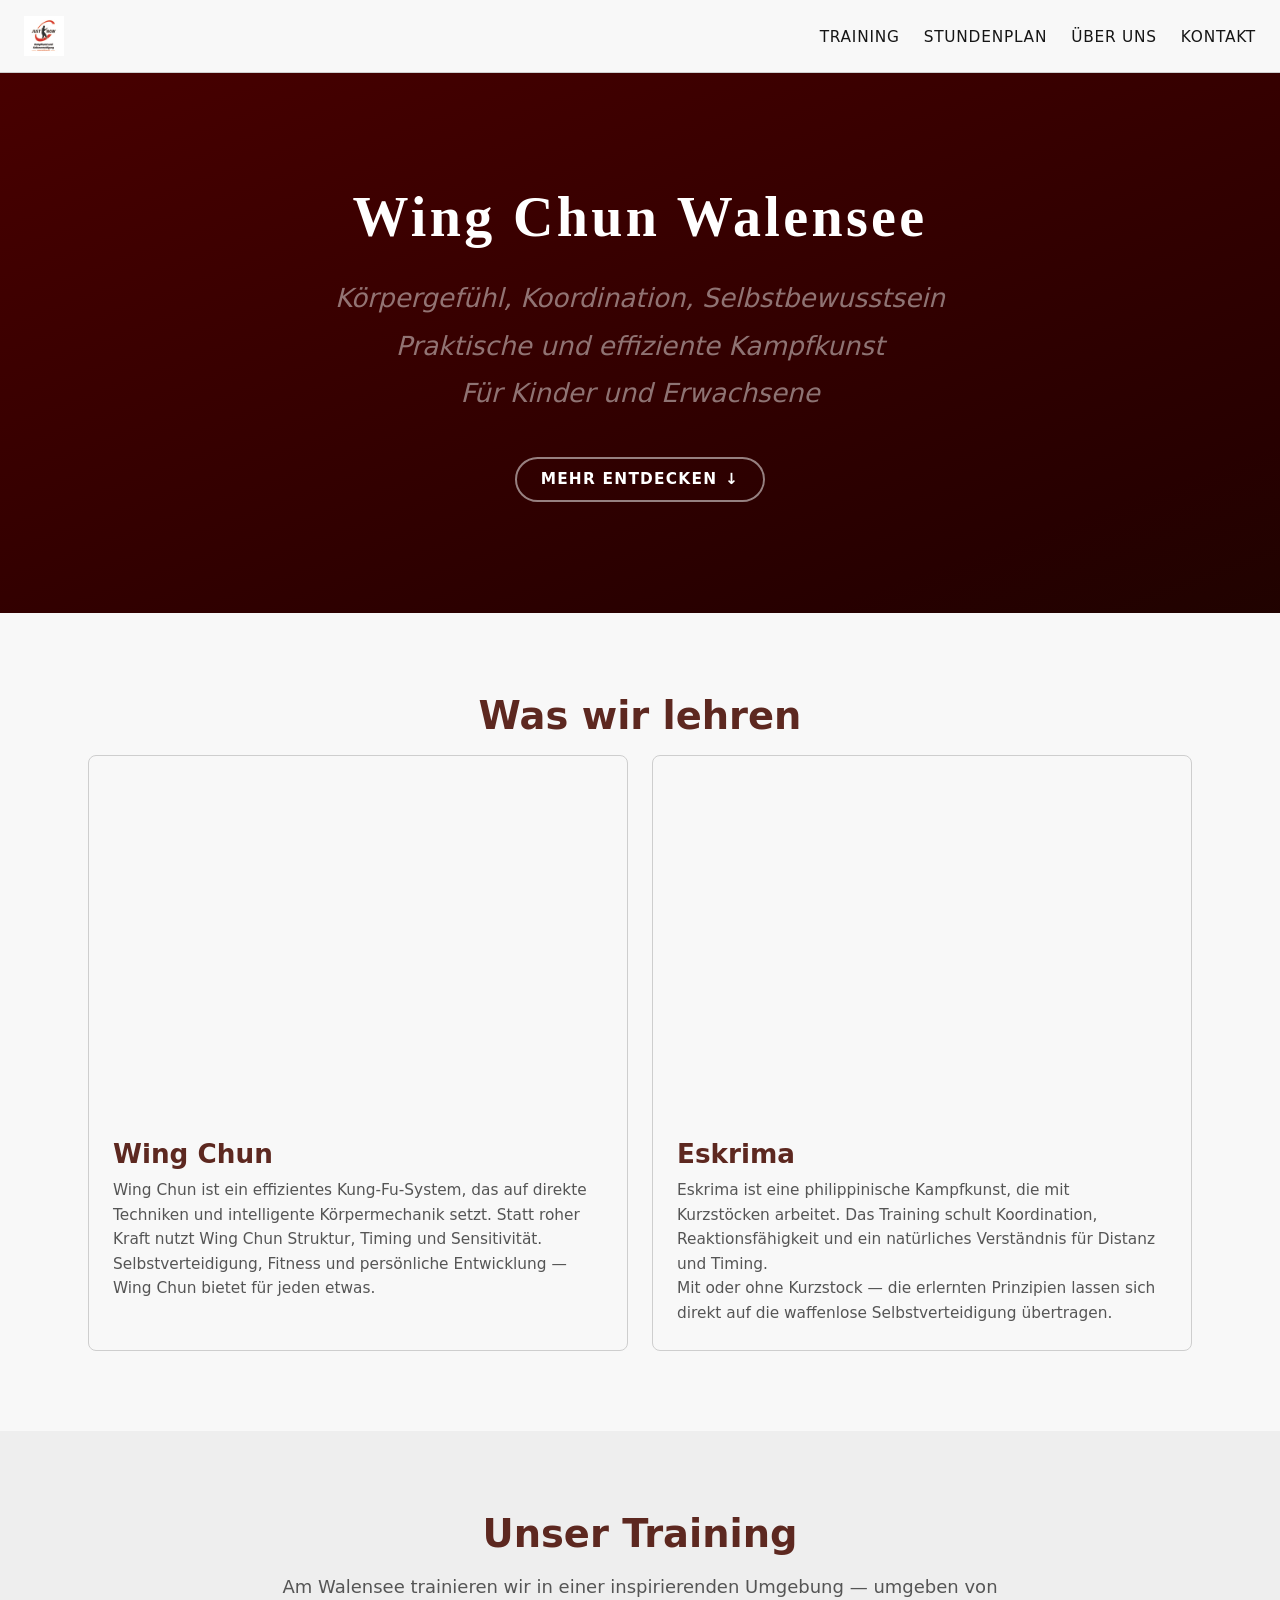
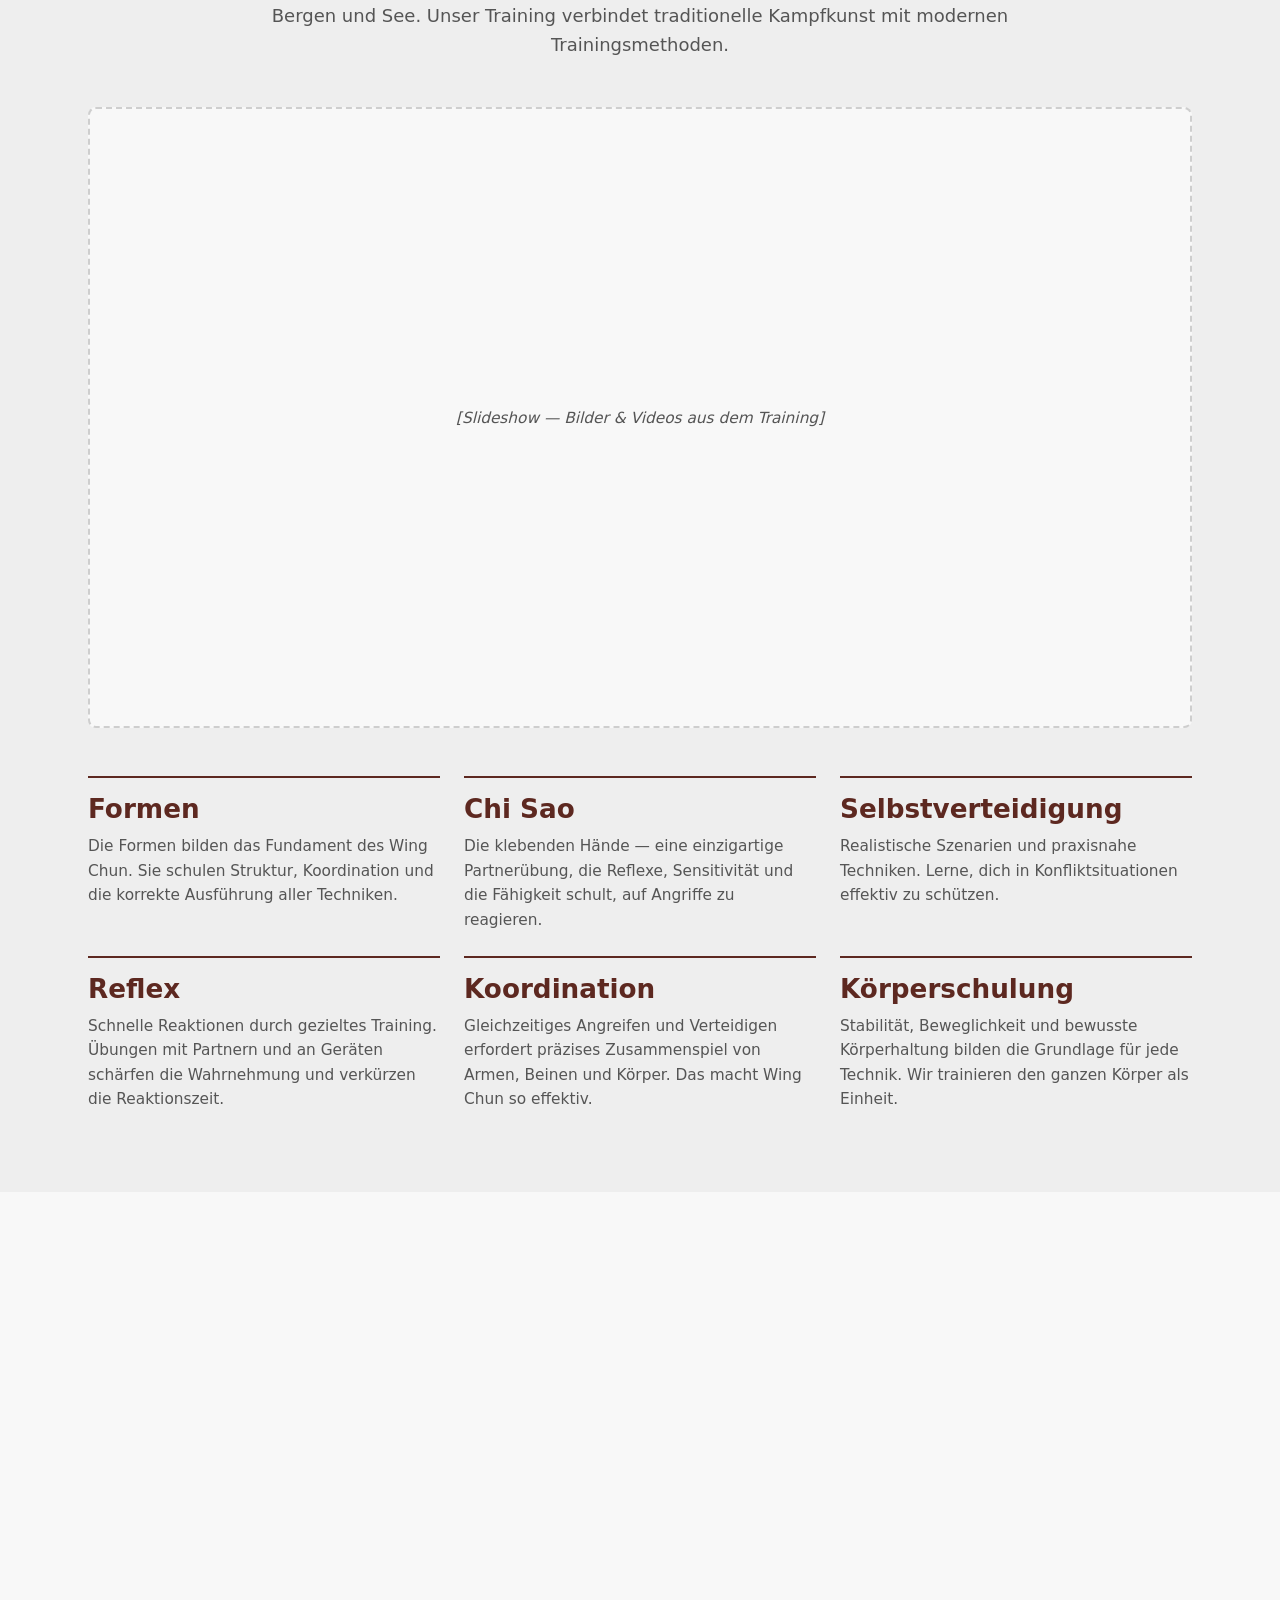
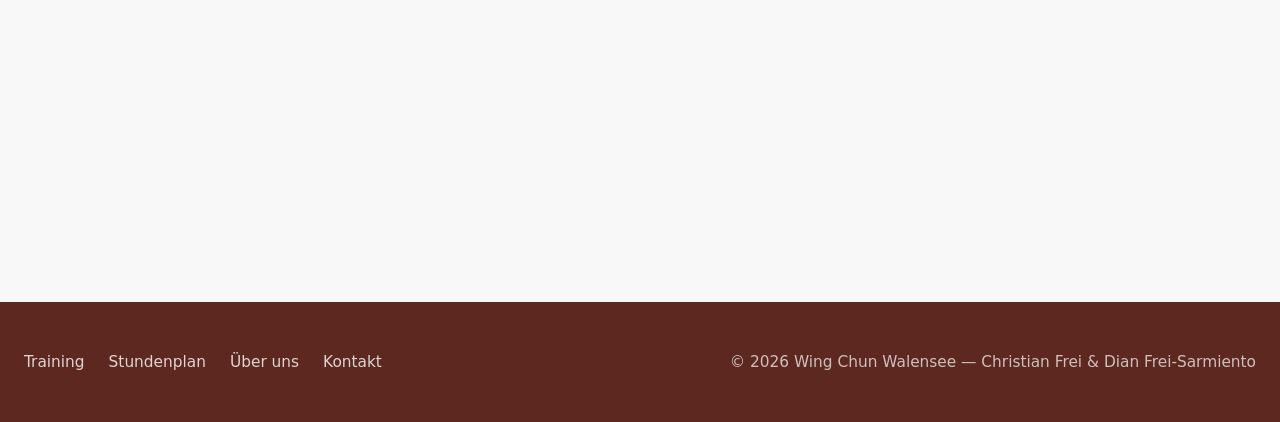
==== commit ce37c735: "chore: update index.html" ====
--- a/index.html
+++ b/index.html
@@ -75,10 +75,10 @@
             </article>
 
             <article class="card">
-              <div class="carousel">
-                <img src="images/about.svg" alt="Eskrima Training" class="carousel-slide">
-                <img src="images/about.svg" alt="Eskrima Übung" class="carousel-slide">
-                <img src="images/about.svg" alt="Eskrima Praxis" class="carousel-slide">
+              <div class="card-media">
+                <video autoplay loop muted playsinline>
+                  <source src="videos/eskrima1.mp4" type="video/mp4">
+                </video>
               </div>
               <div class="card-body">
                 <h3>Eskrima</h3>
@@ -206,10 +206,6 @@
 
       </div>
     </section>
-
-    <div class="cta-banner">
-      <a href="#kontakt" class="btn btn-primary">Probetraining buchen</a>
-    </div>
 
     <!-- About -->
     <section id="ueber" class="section">
@@ -261,6 +257,10 @@
           </article>
         </div>
 
+        <div class="cta-banner">
+          <a href="#kontakt" class="btn btn-primary">Probetraining buchen</a>
+        </div>
+
       </div>
     </section>
 
--- a/css/style.css
+++ b/css/style.css
@@ -268,11 +268,11 @@
   /* --- Hero --- */
   .hero {
     position: relative;
-    min-block-size: 80vh;
+    min-block-size: 60vh;
     display: grid;
     place-items: center;
     text-align: center;
-    background: oklch(0.1 0 0);
+    background: linear-gradient(160deg, oklch(0.22 0.14 20), oklch(0.16 0.06 45));
     color: var(--color-white);
     padding: var(--space-lg);
   }
@@ -300,18 +300,24 @@
   }
 
   .hero-scroll-hint {
-    display: inline-block;
-    font-size: 1rem;
+    display: inline-flex;
+    align-items: center;
+    gap: 0.5rem;
+    margin-block-start: var(--space-sm);
+    padding: var(--space-xs) var(--space-md);
+    font-size: var(--text-sm);
+    font-weight: 600;
+    letter-spacing: 0.08em;
+    text-transform: uppercase;
     color: var(--color-white);
-    opacity: 0.45;
-    margin-block-start: var(--space-sm);
-    letter-spacing: 0.06em;
-    text-decoration: none;
-    transition: opacity 0.2s ease;
+    border: 2px solid oklch(1 0 0 / 0.5);
+    border-radius: 2rem;
+    transition: background-color 0.2s ease, border-color 0.2s ease;
 
     &:hover,
     &:focus-visible {
-      opacity: 0.9;
+      background-color: oklch(1 0 0 / 0.12);
+      border-color: oklch(1 0 0 / 0.9);
     }
   }
 
@@ -319,21 +325,25 @@
     display: inline-block;
     padding: var(--space-sm) var(--space-md);
     font-size: var(--text-sm);
-    font-weight: 600;
+    font-weight: 700;
     text-transform: uppercase;
     letter-spacing: 0.08em;
     border-radius: var(--border-radius);
-    transition: background-color 0.2s ease, transform 0.2s ease;
+    border: none;
+    cursor: pointer;
+    transition: background-color 0.2s ease, box-shadow 0.2s ease, transform 0.2s ease;
   }
 
   .btn-primary {
-    background: var(--color-accent);
+    background: oklch(0.5 0.18 28);
     color: var(--color-white);
+    box-shadow: 0 2px 10px oklch(0.5 0.18 28 / 0.4);
 
     &:hover,
     &:focus-visible {
-      background: var(--color-primary-light);
-      transform: translateY(-1px);
+      background: oklch(0.42 0.16 28);
+      box-shadow: 0 4px 18px oklch(0.5 0.18 28 / 0.5);
+      transform: translateY(-2px);
     }
   }
 
@@ -398,6 +408,19 @@
     &:hover {
       transform: translateY(-2px);
       box-shadow: 0 4px 20px oklch(0 0 0 / 0.1);
+    }
+  }
+
+  /* --- Card Media --- */
+  .card-media {
+    aspect-ratio: 3 / 2;
+    overflow: hidden;
+
+    img,
+    video {
+      inline-size: 100%;
+      block-size: 100%;
+      object-fit: cover;
     }
   }
 
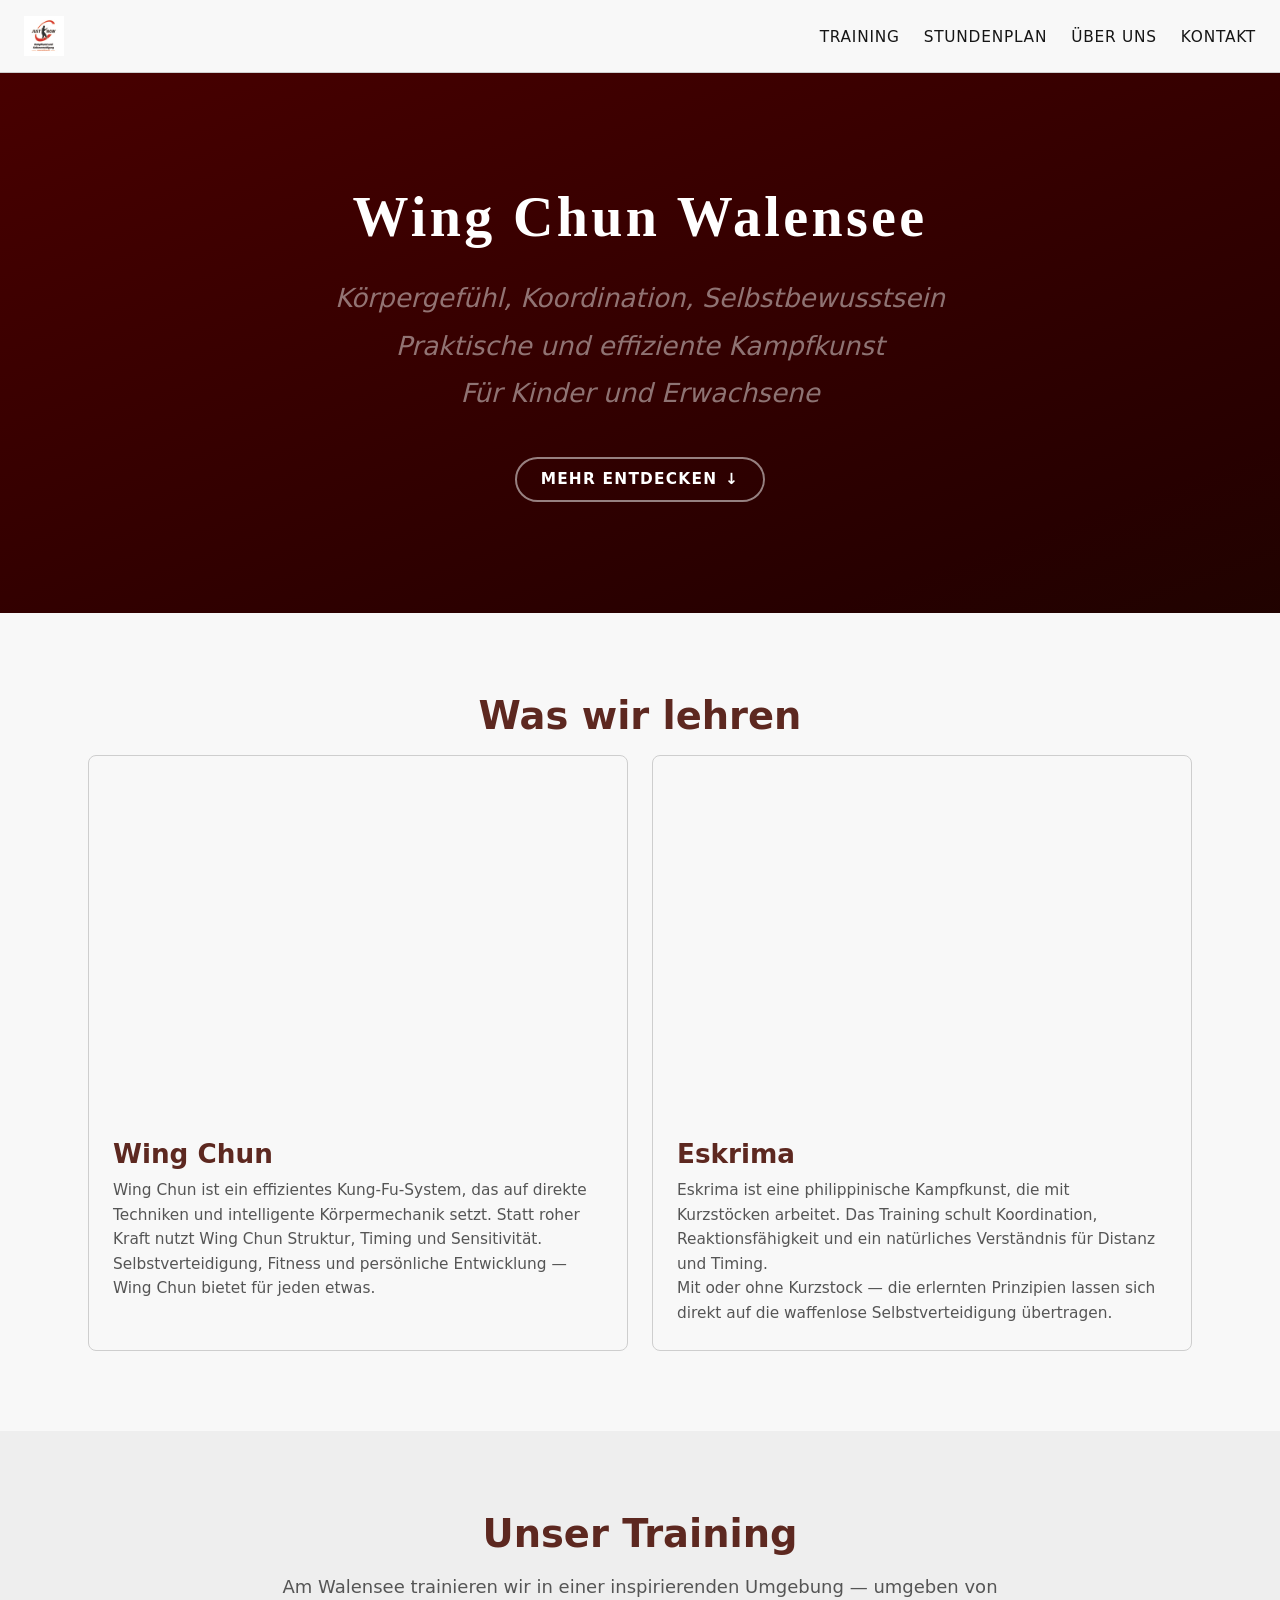
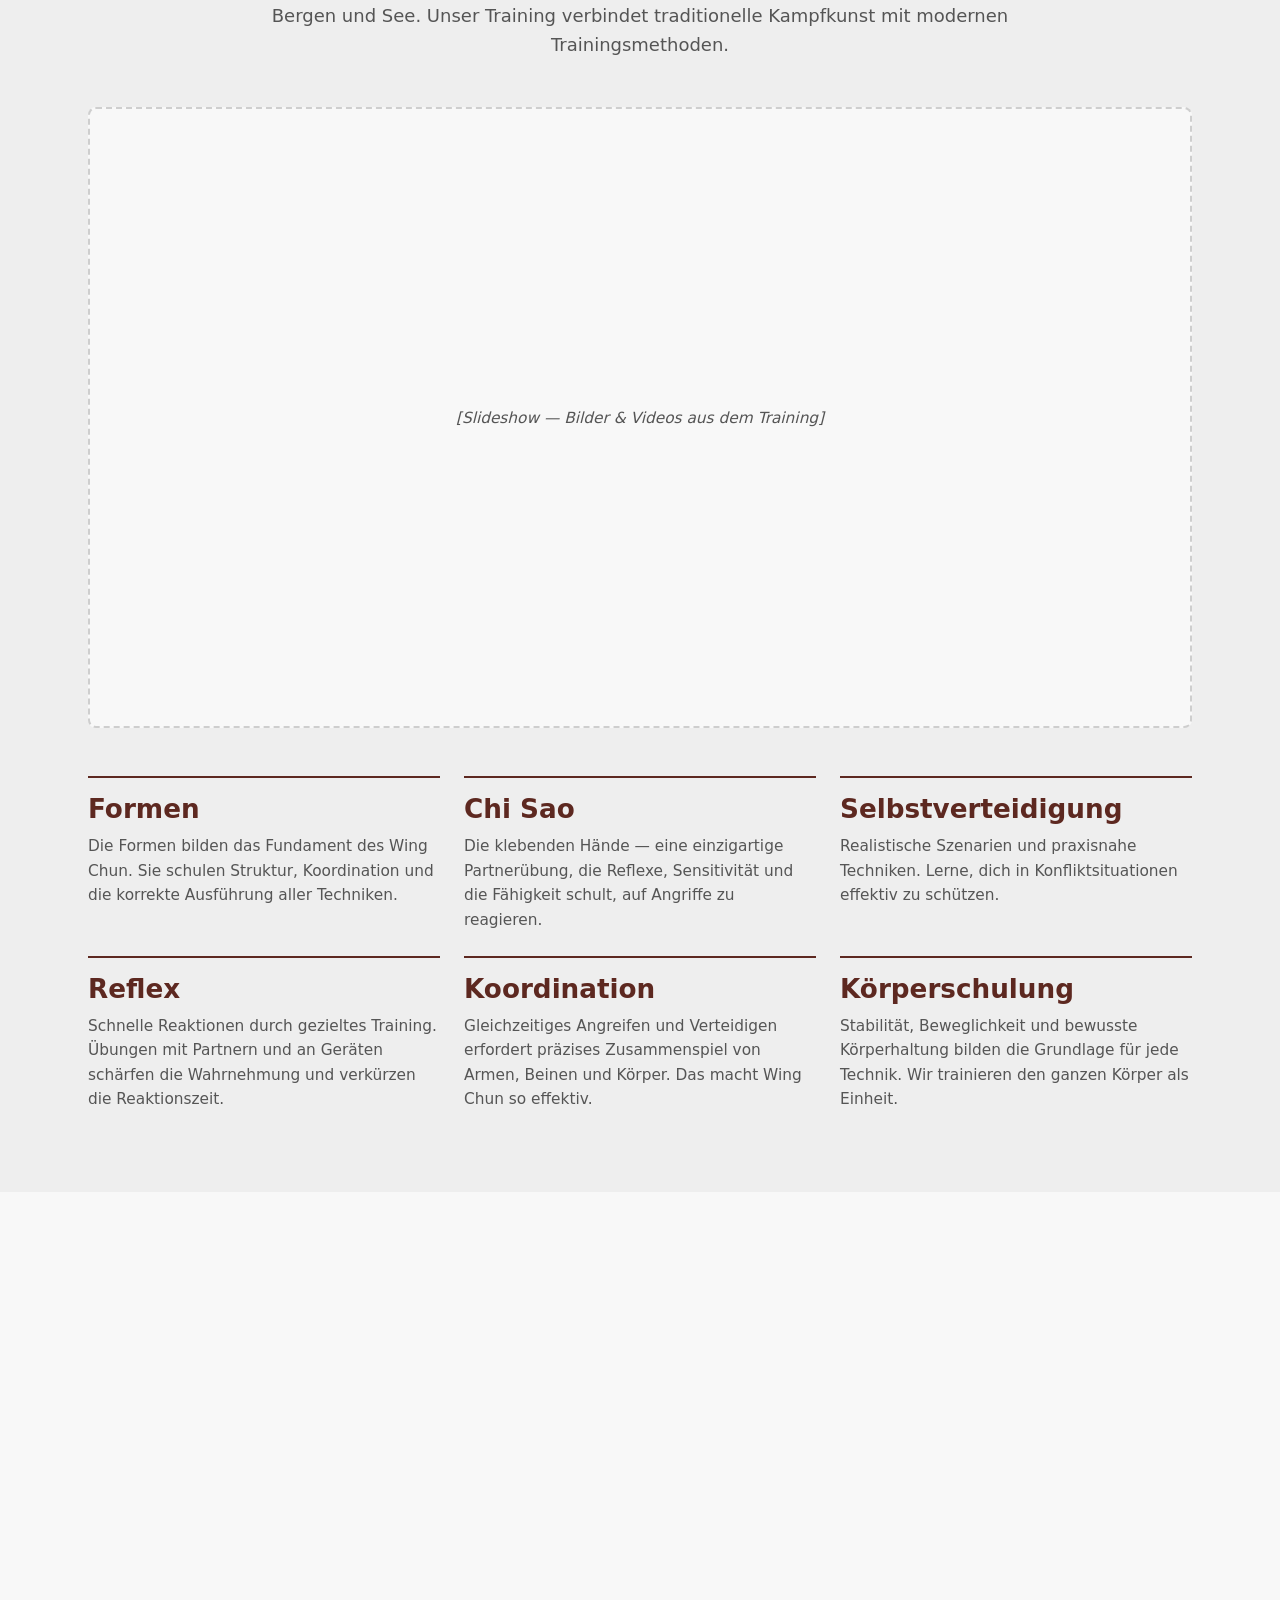
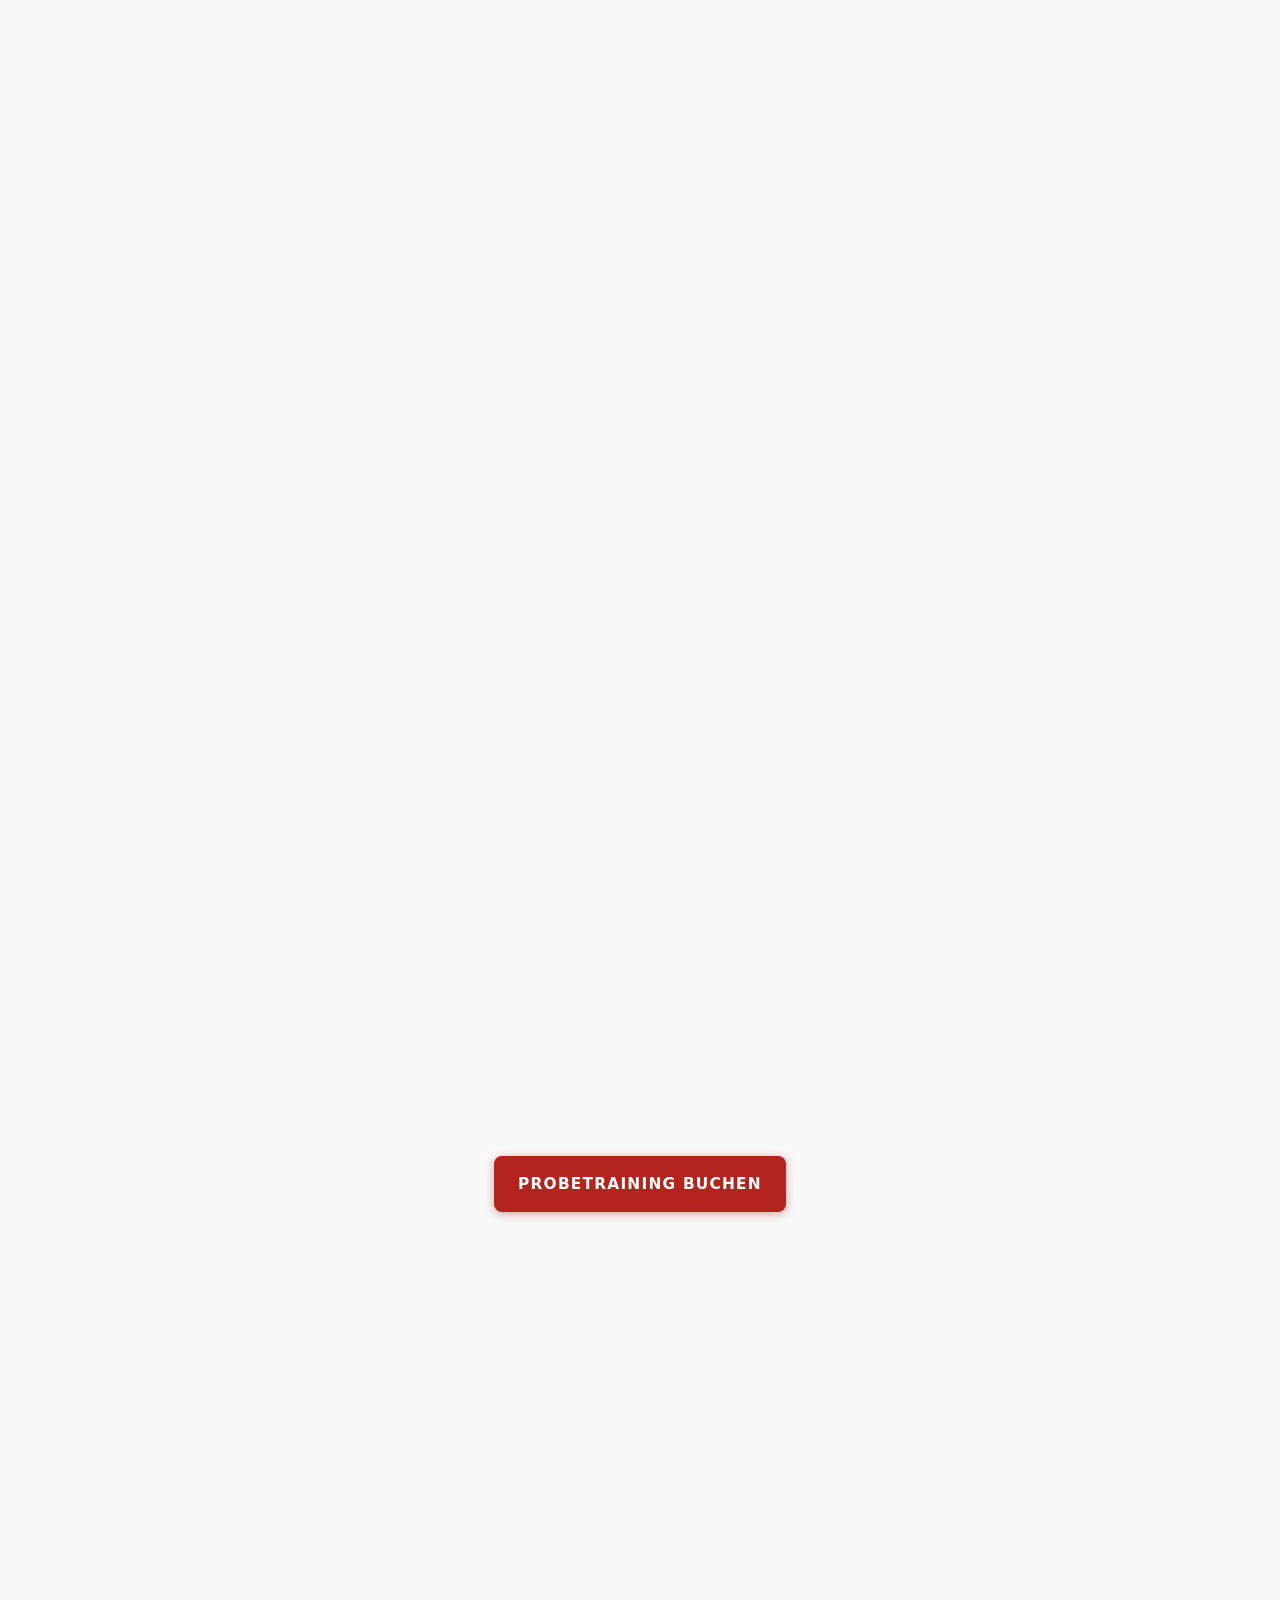
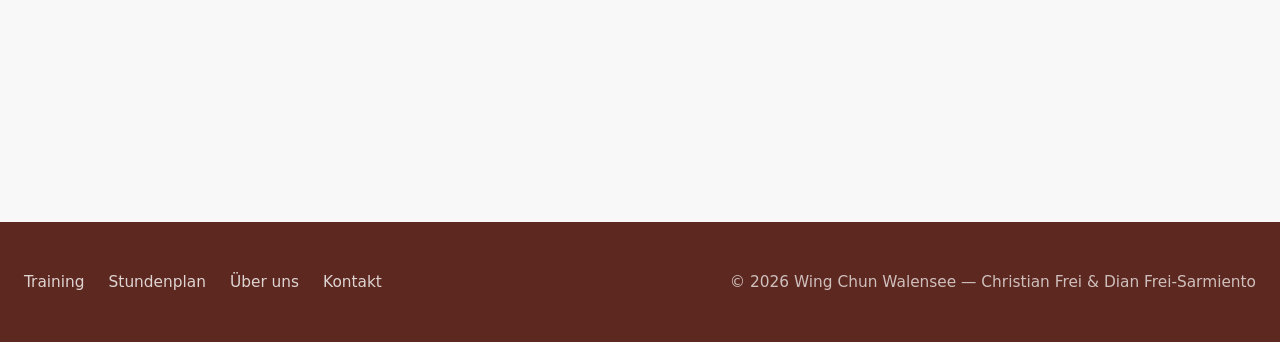
==== commit acb3f7b2: "chore: update index.html" ====
--- a/index.html
+++ b/index.html
@@ -257,12 +257,12 @@
           </article>
         </div>
 
-        <div class="cta-banner">
-          <a href="#kontakt" class="btn btn-primary">Probetraining buchen</a>
-        </div>
-
       </div>
     </section>
+
+    <div class="cta-banner">
+      <a href="#kontakt" class="btn btn-primary">Probetraining buchen</a>
+    </div>
 
     <!-- Contact -->
     <section id="kontakt" class="section">
--- a/css/style.css
+++ b/css/style.css
@@ -360,11 +360,8 @@
 
   /* --- CTA Banner --- */
   .cta-banner {
-    position: sticky;
-    inset-block-end: 0;
-    z-index: 60;
     text-align: center;
-    padding: var(--space-md);
+    padding-block-start: var(--space-lg);
   }
 
   /* --- What we teach --- */
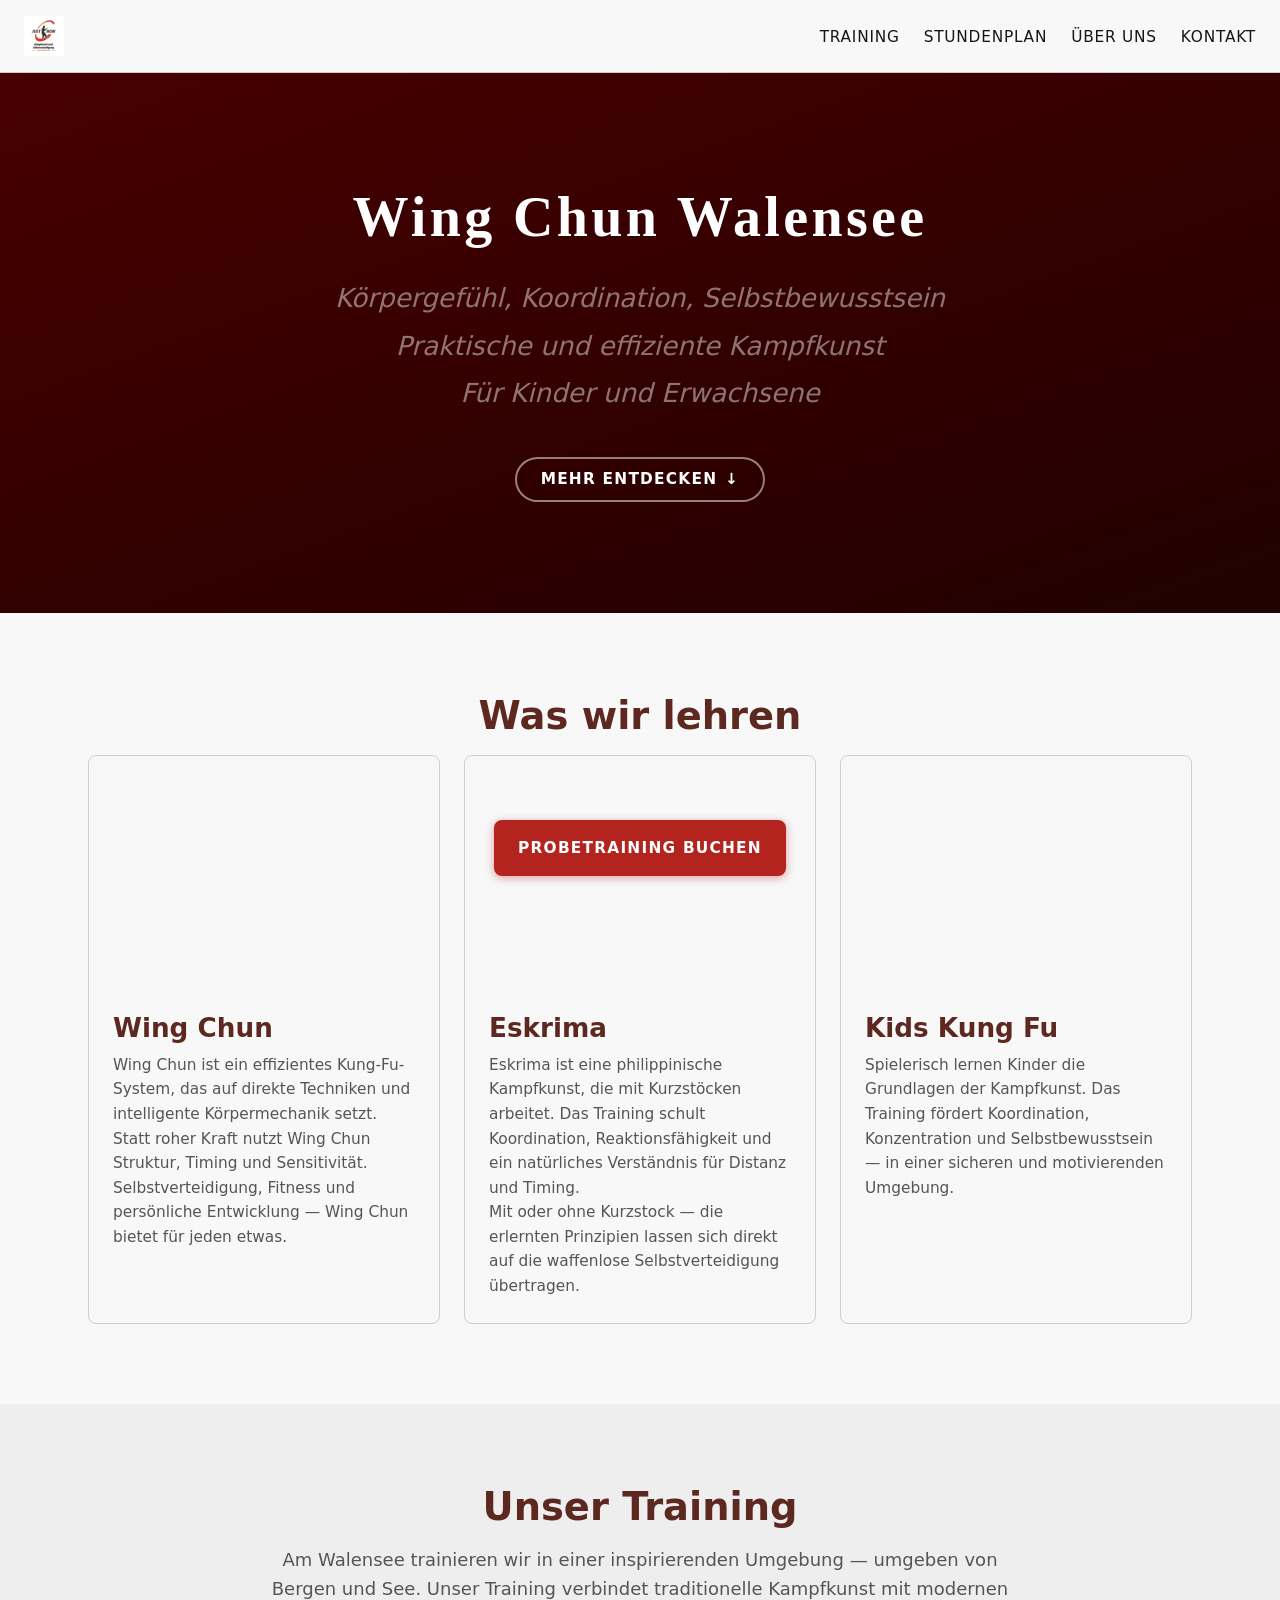
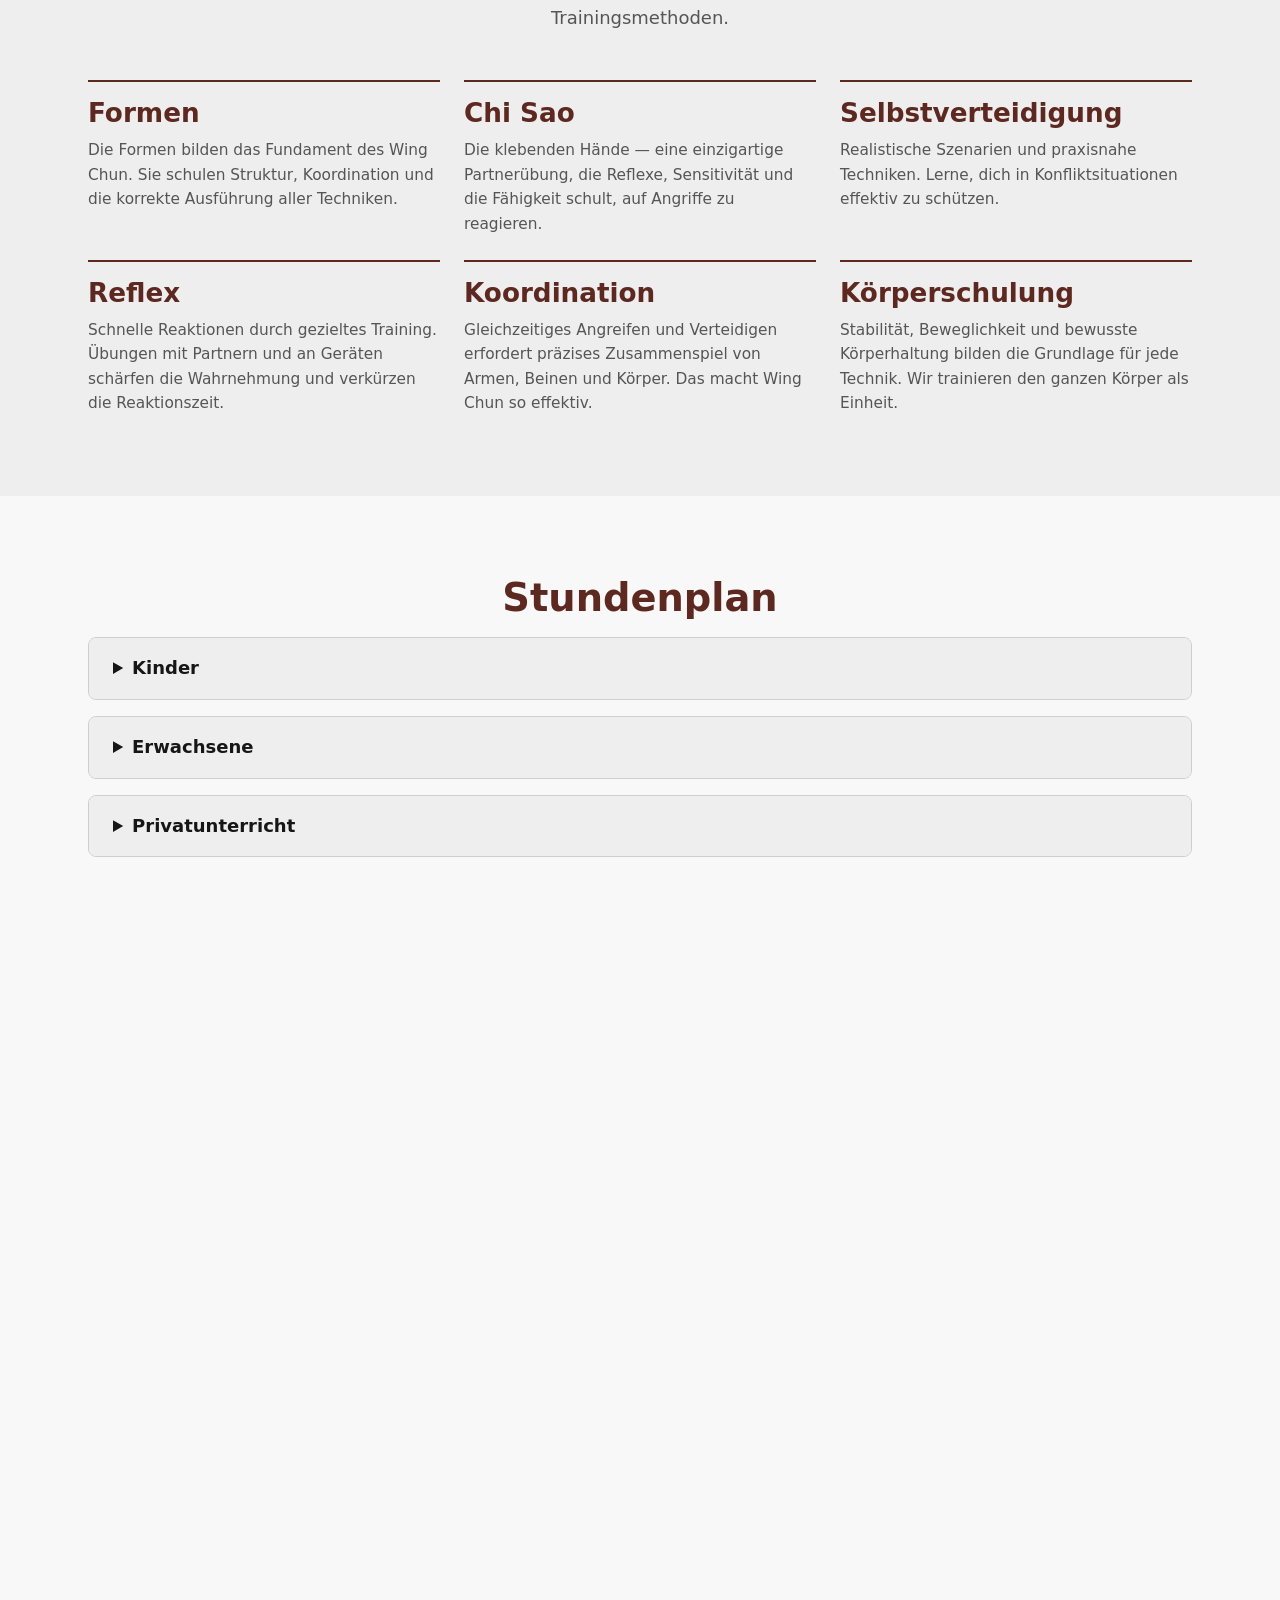
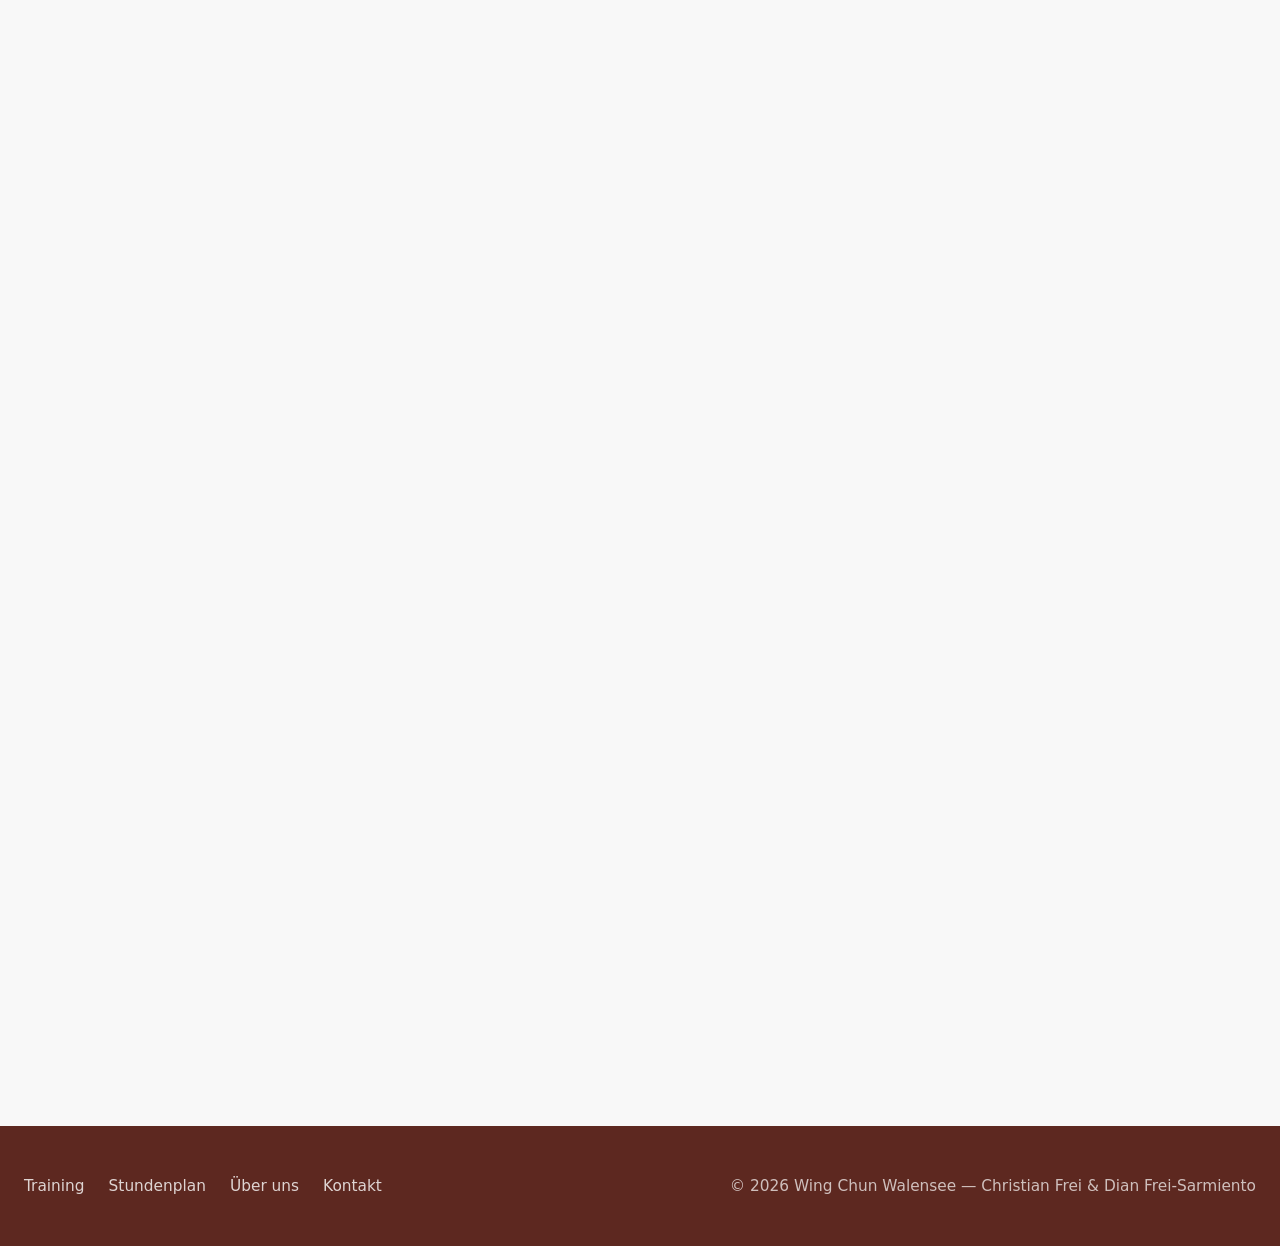
==== commit 39f21914: "feat: replace training carousel with looping MP4 videos and add Kids Kung Fu card" ====
--- a/index.html
+++ b/index.html
@@ -62,10 +62,10 @@
           <div class="card-grid">
 
             <article class="card">
-              <div class="carousel">
-                <img src="images/about.svg" alt="Wing Chun Training" class="carousel-slide">
-                <img src="images/about.svg" alt="Wing Chun Übung" class="carousel-slide">
-                <img src="images/about.svg" alt="Wing Chun Praxis" class="carousel-slide">
+              <div class="card-media">
+                <video autoplay loop muted playsinline>
+                  <source src="videos/wingchun.mp4" type="video/mp4">
+                </video>
               </div>
               <div class="card-body">
                 <h3>Wing Chun</h3>
@@ -84,6 +84,19 @@
                 <h3>Eskrima</h3>
                 <p>Eskrima ist eine philippinische Kampfkunst, die mit Kurzstöcken arbeitet. Das Training schult Koordination, Reaktionsfähigkeit und ein natürliches Verständnis für Distanz und Timing.</p>
                 <p>Mit oder ohne Kurzstock — die erlernten Prinzipien lassen sich direkt auf die waffenlose Selbstverteidigung übertragen.</p>
+              </div>
+            </article>
+
+            <article class="card">
+              <div class="card-media">
+                <video autoplay loop muted playsinline>
+                  <source src="videos/kids.mp4" type="video/mp4">
+                </video>
+              </div>
+              <div class="card-body">
+                <h3>Kids Kung Fu</h3>
+                <p>Spielerisch lernen Kinder die Grundlagen der Kampfkunst. Das Training fördert Koordination,
+                  Konzentration und Selbstbewusstsein — in einer sicheren und motivierenden Umgebung.</p>
               </div>
             </article>
 
@@ -96,11 +109,6 @@
         <div class="container">
           <h2 class="section-heading">Unser Training</h2>
           <p class="section-intro">Am Walensee trainieren wir in einer inspirierenden Umgebung — umgeben von Bergen und See. Unser Training verbindet traditionelle Kampfkunst mit modernen Trainingsmethoden.</p>
-          <!-- Media placeholder -->
-          <div class="training-media" role="img" aria-label="Medien-Platzhalter — Bilder und Videos folgen">
-            <p>[Slideshow — Bilder &amp; Videos aus dem Training]</p>
-          </div>
-
           <!-- 6 topics, text only -->
           <div class="training-topics">
 
--- a/css/style.css
+++ b/css/style.css
@@ -360,8 +360,11 @@
 
   /* --- CTA Banner --- */
   .cta-banner {
+    position: sticky;
+    inset-block-end: 0;
+    z-index: 60;
     text-align: center;
-    padding-block-start: var(--space-lg);
+    padding: var(--space-md);
   }
 
   /* --- What we teach --- */
@@ -516,20 +519,6 @@
     &:last-child {
       margin-block-end: 0;
     }
-  }
-
-  /* --- Training media placeholder --- */
-  .training-media {
-    aspect-ratio: 16 / 9;
-    background: var(--color-bg);
-    border: 2px dashed var(--color-border);
-    border-radius: var(--border-radius);
-    display: grid;
-    place-items: center;
-    margin-block-end: var(--space-lg);
-    color: var(--color-text-muted);
-    font-style: italic;
-    font-size: var(--text-sm);
   }
 
   /* --- Training topics grid --- */
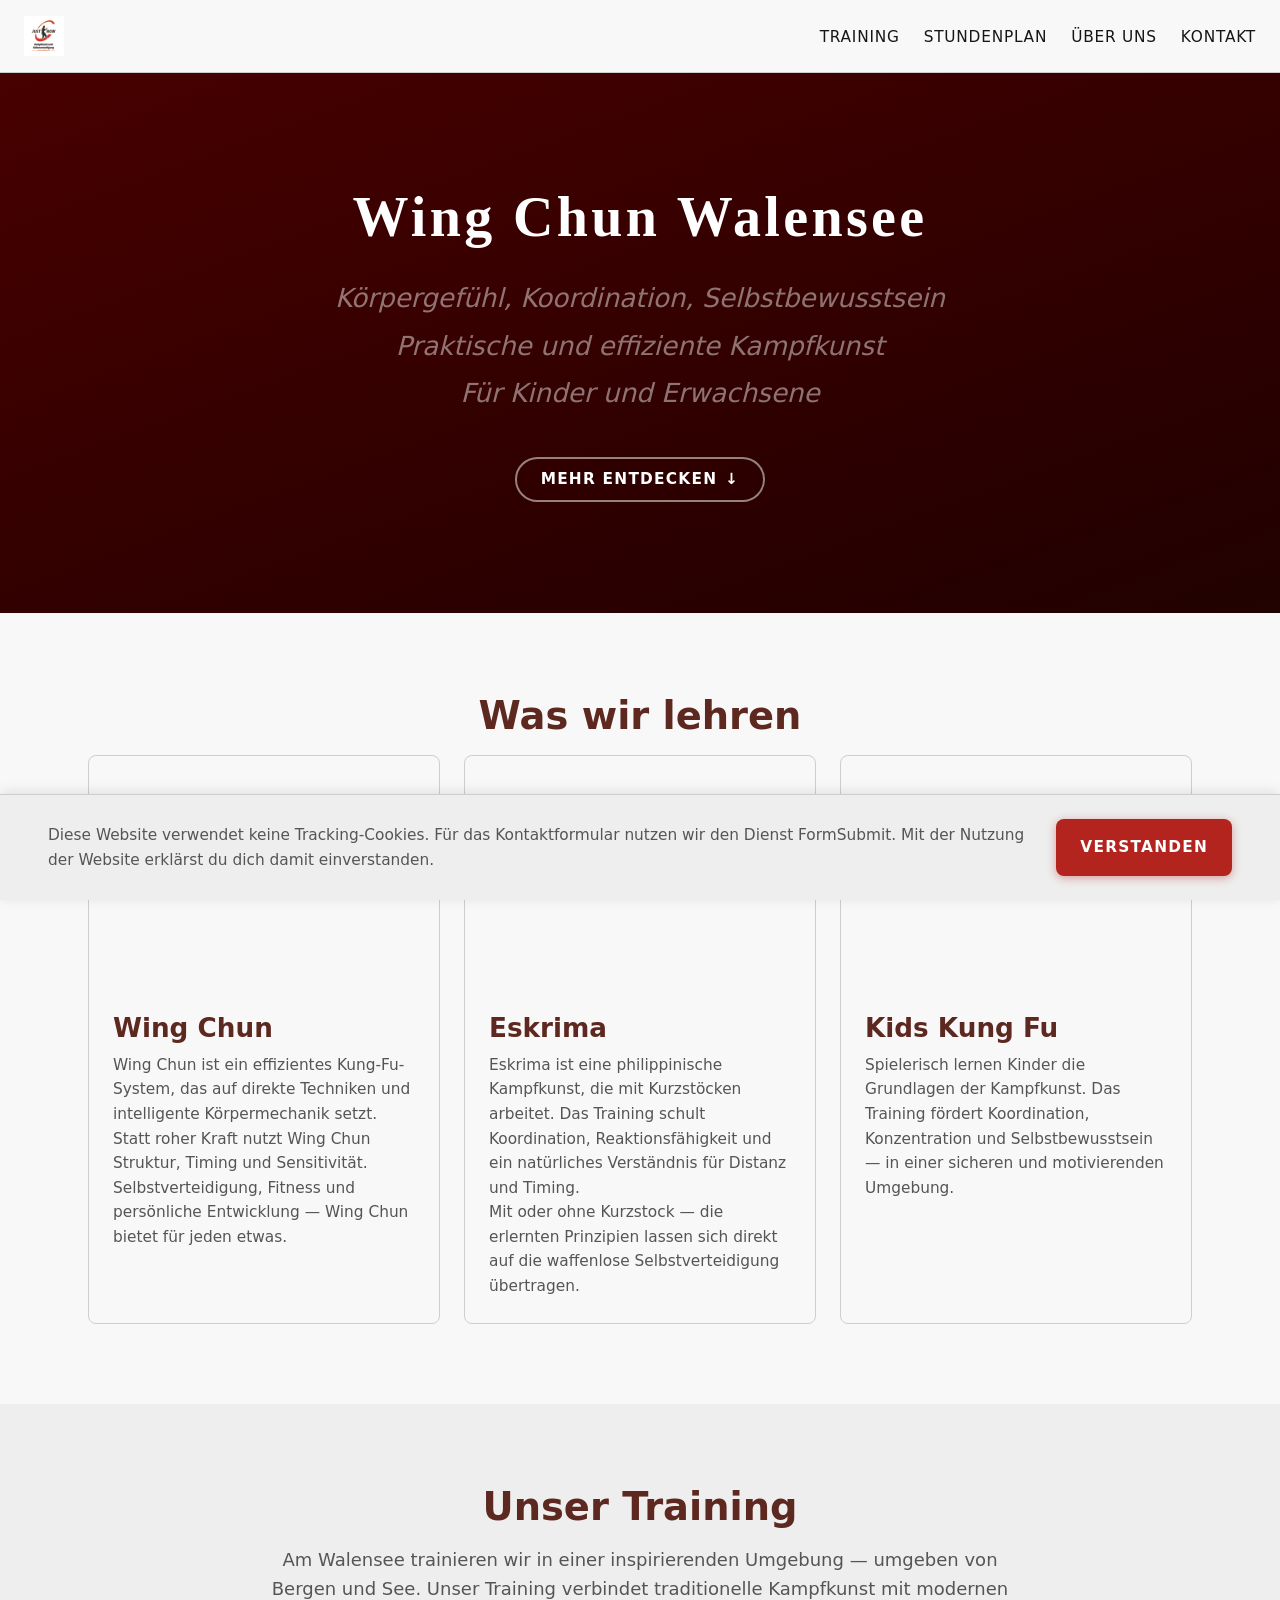
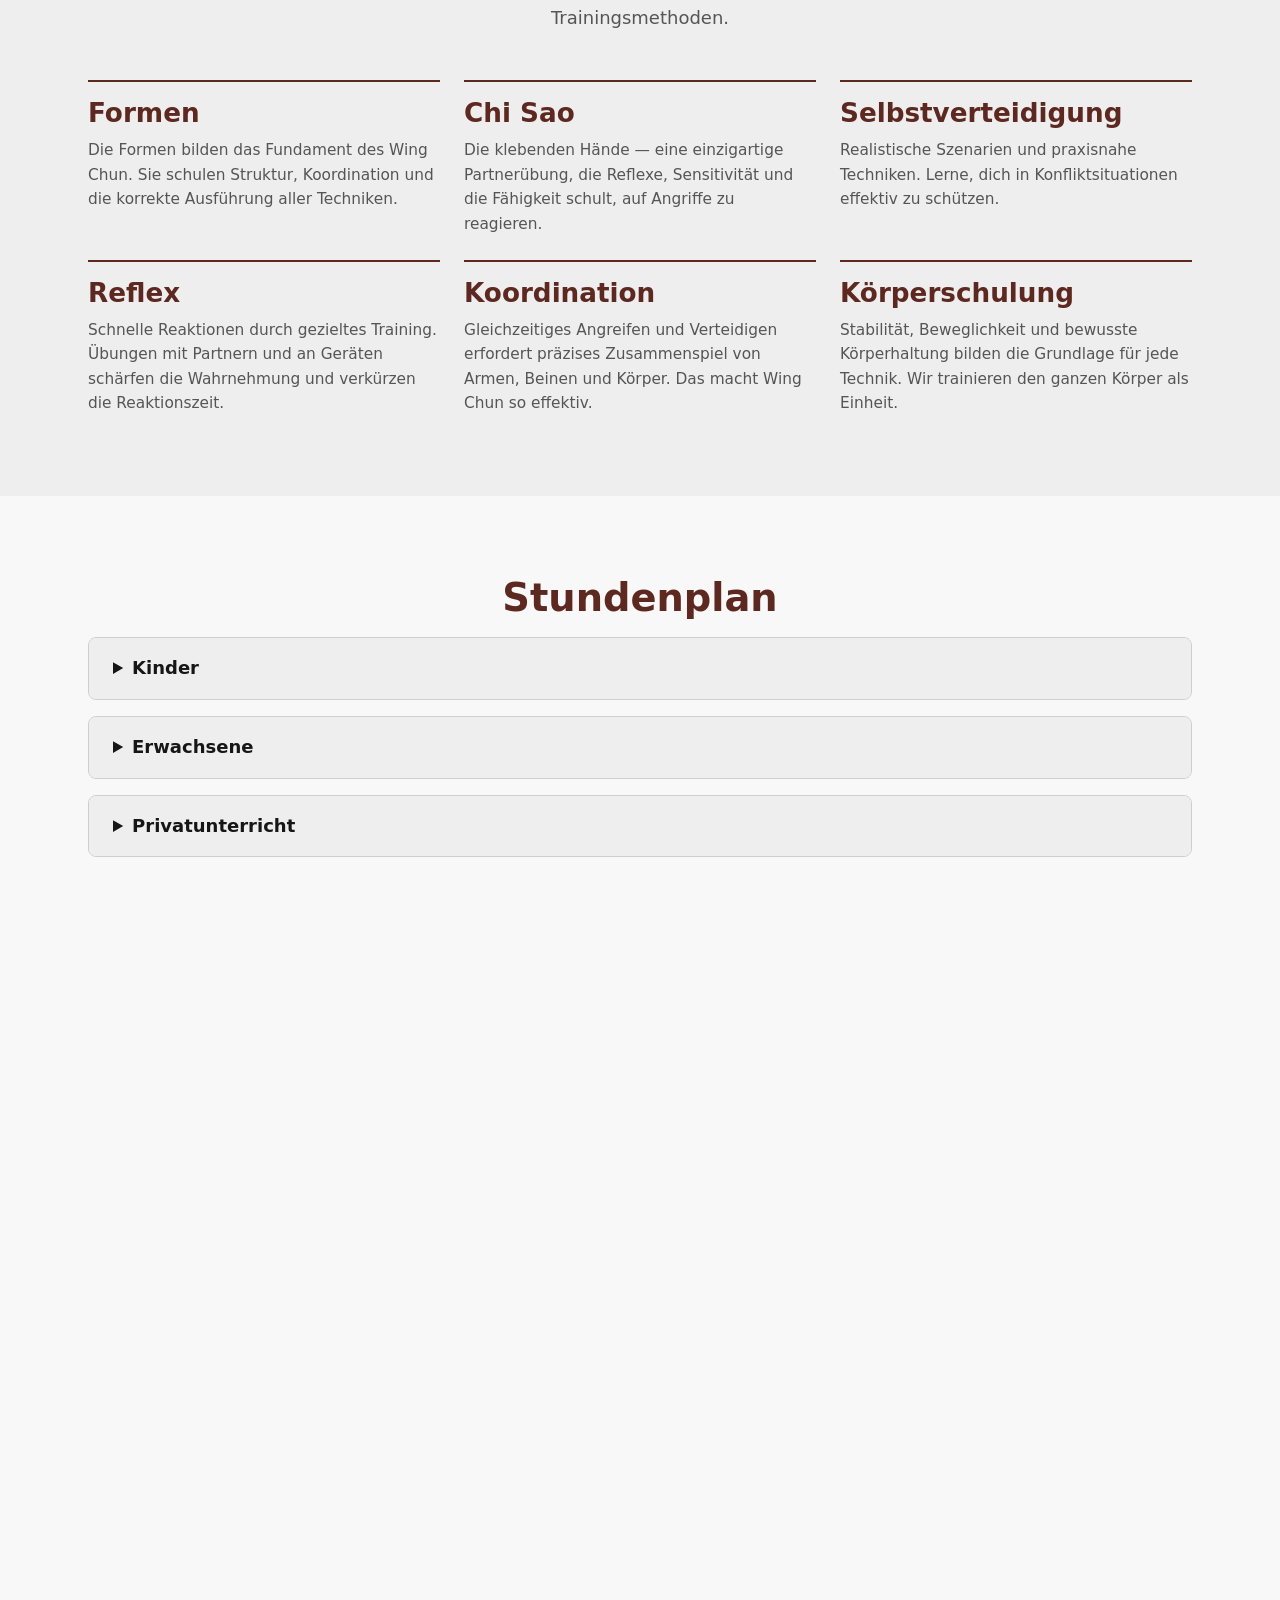
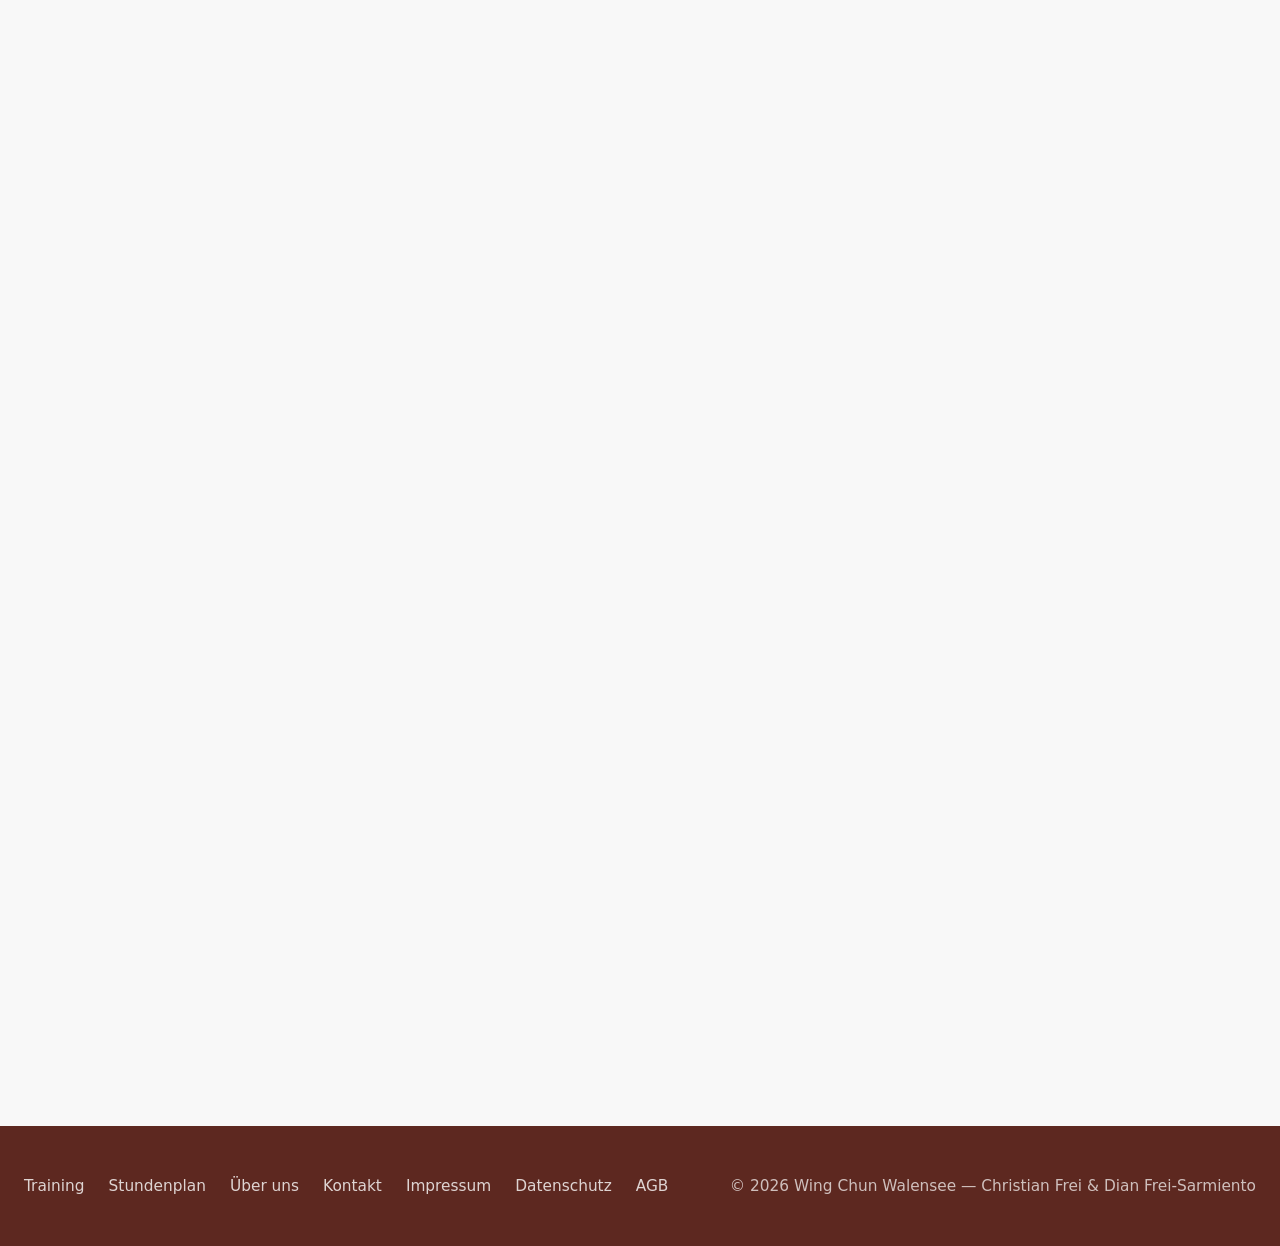
==== commit 798fe537: "feat: add Impressum, Datenschutz, AGB pages and self-host Cinzel font - Remove Google Fonts CDN depe" ====
--- a/index.html
+++ b/index.html
@@ -6,9 +6,6 @@
   <title>Wing Chun Walensee — JustKnow</title>
   <meta content="Wing Chun Kung Fu Training am Walensee. JustKnow" name="description">
   <link rel="icon" type="image/png" href="images/favicon.png">
-  <link rel="preconnect" href="https://fonts.googleapis.com">
-  <link rel="preconnect" href="https://fonts.gstatic.com" crossorigin>
-  <link href="https://fonts.googleapis.com/css2?family=Cinzel:wght@400;700&display=swap" rel="stylesheet">
   <link rel="stylesheet" href="css/style.css">
 </head>
 <body>
@@ -316,6 +313,15 @@
 
   </main>
 
+  <!-- Cookie Banner -->
+  <input type="checkbox" id="cookie-dismiss" class="cookie-toggle visually-hidden">
+  <aside class="cookie-banner" role="complementary" aria-label="Cookie-Hinweis">
+    <div class="container cookie-content">
+      <p>Diese Website verwendet keine Tracking-Cookies. Für das Kontaktformular nutzen wir den Dienst FormSubmit. Mit der Nutzung der Website erklärst du dich damit einverstanden.</p>
+      <label for="cookie-dismiss" class="btn btn-primary cookie-accept" role="button">Verstanden</label>
+    </div>
+  </aside>
+
   <!-- Footer -->
   <footer class="site-footer">
     <div class="container footer-content">
@@ -324,6 +330,9 @@
         <a href="#stundenplan">Stundenplan</a>
         <a href="#ueber">Über uns</a>
         <a href="#kontakt">Kontakt</a>
+        <a href="impressum.html">Impressum</a>
+        <a href="datenschutz.html">Datenschutz</a>
+        <a href="agb.html">AGB</a>
       </nav>
       <p class="footer-copy">© 2026 Wing Chun Walensee — Christian Frei &amp; Dian Frei-Sarmiento</p>
     </div>
--- a/css/style.css
+++ b/css/style.css
@@ -1,3 +1,40 @@
+/* ===== Fonts ===== */
+@font-face {
+  font-family: 'Cinzel';
+  font-style: normal;
+  font-weight: 400;
+  font-display: swap;
+  src: url('../fonts/cinzel-latin-ext.woff2') format('woff2');
+  unicode-range: U+0100-02BA, U+02BD-02C5, U+02C7-02CC, U+02CE-02D7, U+02DD-02FF, U+0304, U+0308, U+0329, U+1D00-1DBF, U+1E00-1E9F, U+1EF2-1EFF, U+2020, U+20A0-20AB, U+20AD-20C0, U+2113, U+2C60-2C7F, U+A720-A7FF;
+}
+
+@font-face {
+  font-family: 'Cinzel';
+  font-style: normal;
+  font-weight: 400;
+  font-display: swap;
+  src: url('../fonts/cinzel-latin.woff2') format('woff2');
+  unicode-range: U+0000-00FF, U+0131, U+0152-0153, U+02BB-02BC, U+02C6, U+02DA, U+02DC, U+0304, U+0308, U+0329, U+2000-206F, U+20AC, U+2122, U+2191, U+2193, U+2212, U+2215, U+FEFF, U+FFFD;
+}
+
+@font-face {
+  font-family: 'Cinzel';
+  font-style: normal;
+  font-weight: 700;
+  font-display: swap;
+  src: url('../fonts/cinzel-latin-ext.woff2') format('woff2');
+  unicode-range: U+0100-02BA, U+02BD-02C5, U+02C7-02CC, U+02CE-02D7, U+02DD-02FF, U+0304, U+0308, U+0329, U+1D00-1DBF, U+1E00-1E9F, U+1EF2-1EFF, U+2020, U+20A0-20AB, U+20AD-20C0, U+2113, U+2C60-2C7F, U+A720-A7FF;
+}
+
+@font-face {
+  font-family: 'Cinzel';
+  font-style: normal;
+  font-weight: 700;
+  font-display: swap;
+  src: url('../fonts/cinzel-latin.woff2') format('woff2');
+  unicode-range: U+0000-00FF, U+0131, U+0152-0153, U+02BB-02BC, U+02C6, U+02DA, U+02DC, U+0304, U+0308, U+0329, U+2000-206F, U+20AC, U+2122, U+2191, U+2193, U+2212, U+2215, U+FEFF, U+FFFD;
+}
+
 /* ===== Cascade Layers ===== */
 @layer reset, base, layout, components, utilities;
 
@@ -714,6 +751,96 @@
     display: block;
   }
 
+  /* --- Cookie Banner --- */
+  .cookie-toggle {
+    display: none;
+  }
+
+  .cookie-banner {
+    position: fixed;
+    inset-block-end: 0;
+    inset-inline: 0;
+    z-index: 100;
+    background: var(--color-surface);
+    border-block-start: 1px solid var(--color-border);
+    padding: var(--space-md);
+    box-shadow: 0 -2px 12px oklch(0 0 0 / 0.1);
+    transition: transform 0.3s ease;
+  }
+
+  .cookie-content {
+    display: flex;
+    align-items: center;
+    gap: var(--space-md);
+    max-inline-size: none;
+
+    @media (max-width: 48rem) {
+      flex-direction: column;
+      text-align: center;
+    }
+
+    p {
+      font-size: var(--text-sm);
+      color: var(--color-text-muted);
+      flex: 1;
+    }
+  }
+
+  .cookie-accept {
+    cursor: pointer;
+    white-space: nowrap;
+  }
+
+  .cookie-toggle:checked ~ .cookie-banner {
+    transform: translateY(100%);
+    pointer-events: none;
+  }
+
+  /* --- Legal Pages --- */
+  .legal-content {
+    max-inline-size: 48rem;
+
+    h1 {
+      color: var(--color-primary);
+      margin-block-end: var(--space-lg);
+    }
+
+    h2 {
+      color: var(--color-primary);
+      margin-block-start: var(--space-lg);
+      margin-block-end: var(--space-sm);
+    }
+
+    h3 {
+      margin-block-start: var(--space-md);
+      margin-block-end: var(--space-xs);
+    }
+
+    p, ul, address {
+      margin-block-end: var(--space-sm);
+      color: var(--color-text-muted);
+    }
+
+    address {
+      font-style: normal;
+    }
+
+    ul {
+      padding-inline-start: var(--space-md);
+      list-style: disc;
+    }
+
+    a {
+      color: var(--color-accent);
+      text-decoration: underline;
+
+      &:hover,
+      &:focus-visible {
+        color: var(--color-primary);
+      }
+    }
+  }
+
   /* --- Footer --- */
   .site-footer {
     background: var(--color-primary);
